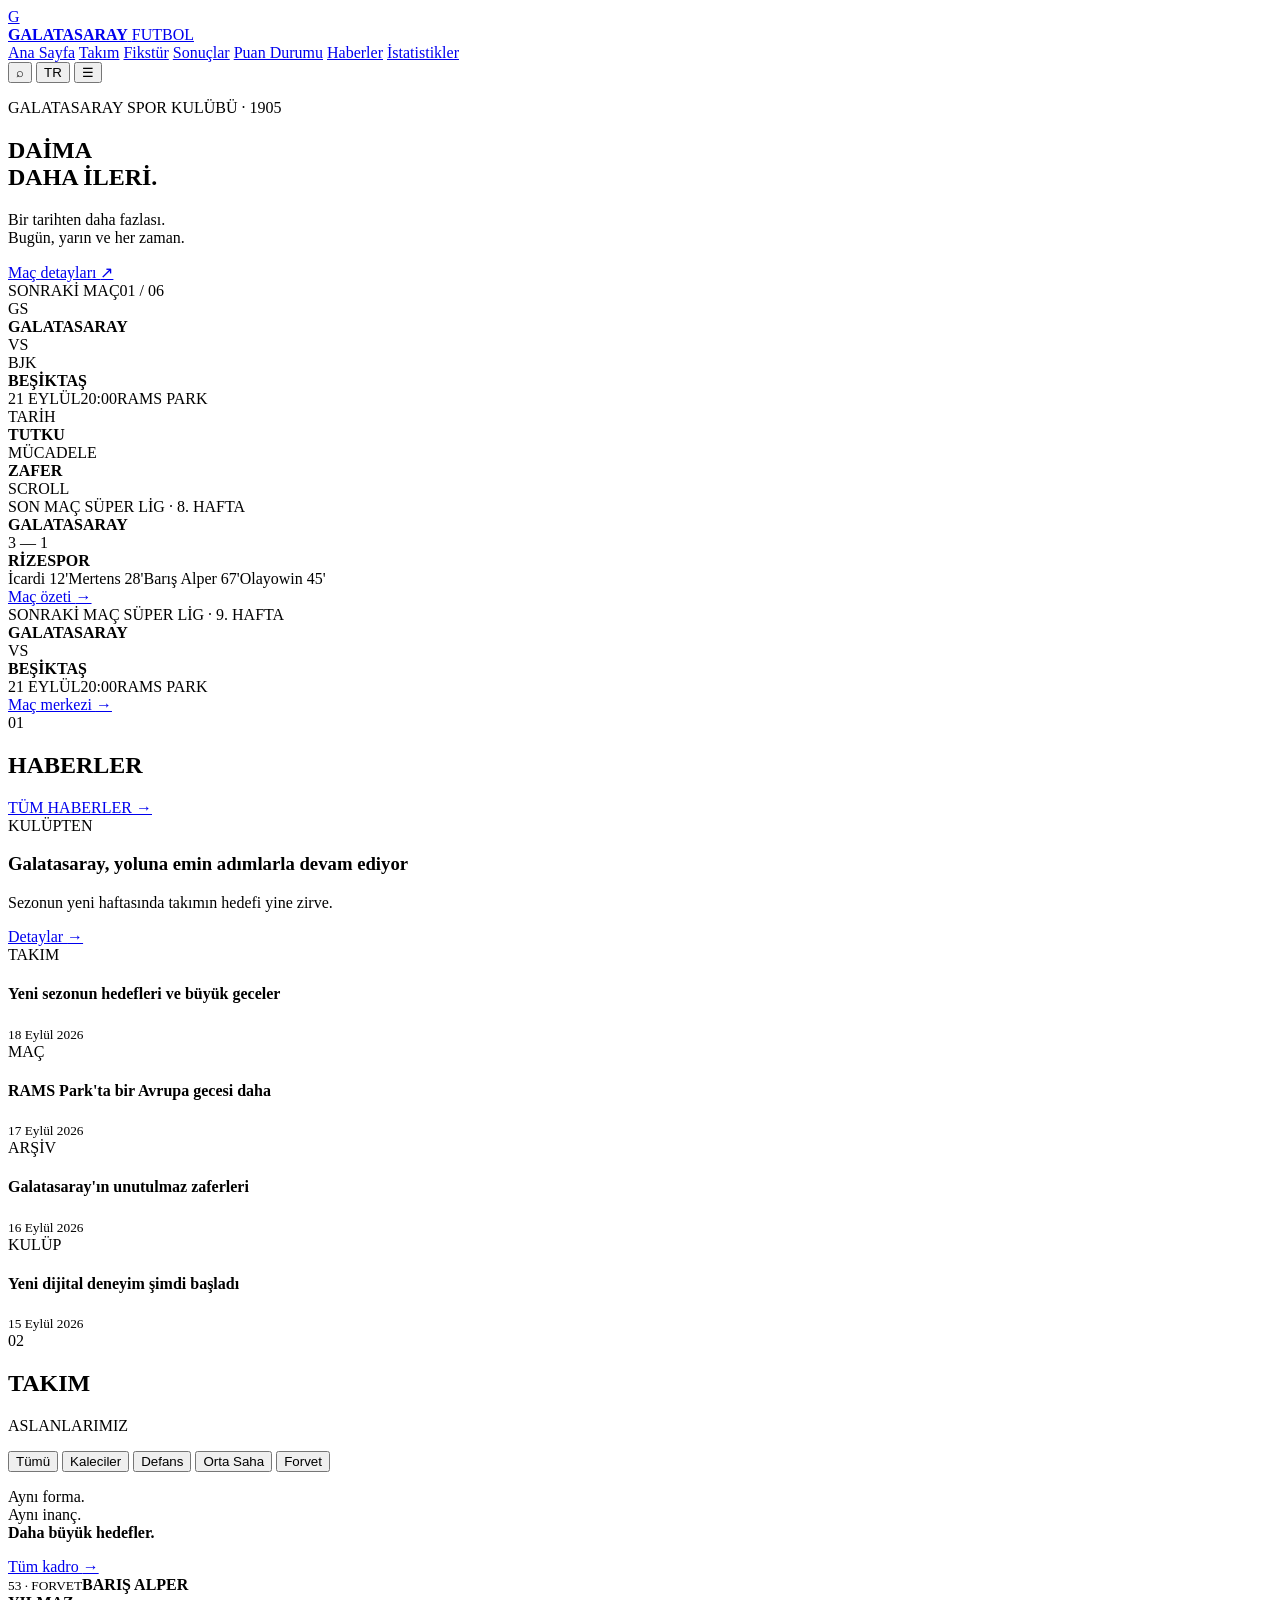
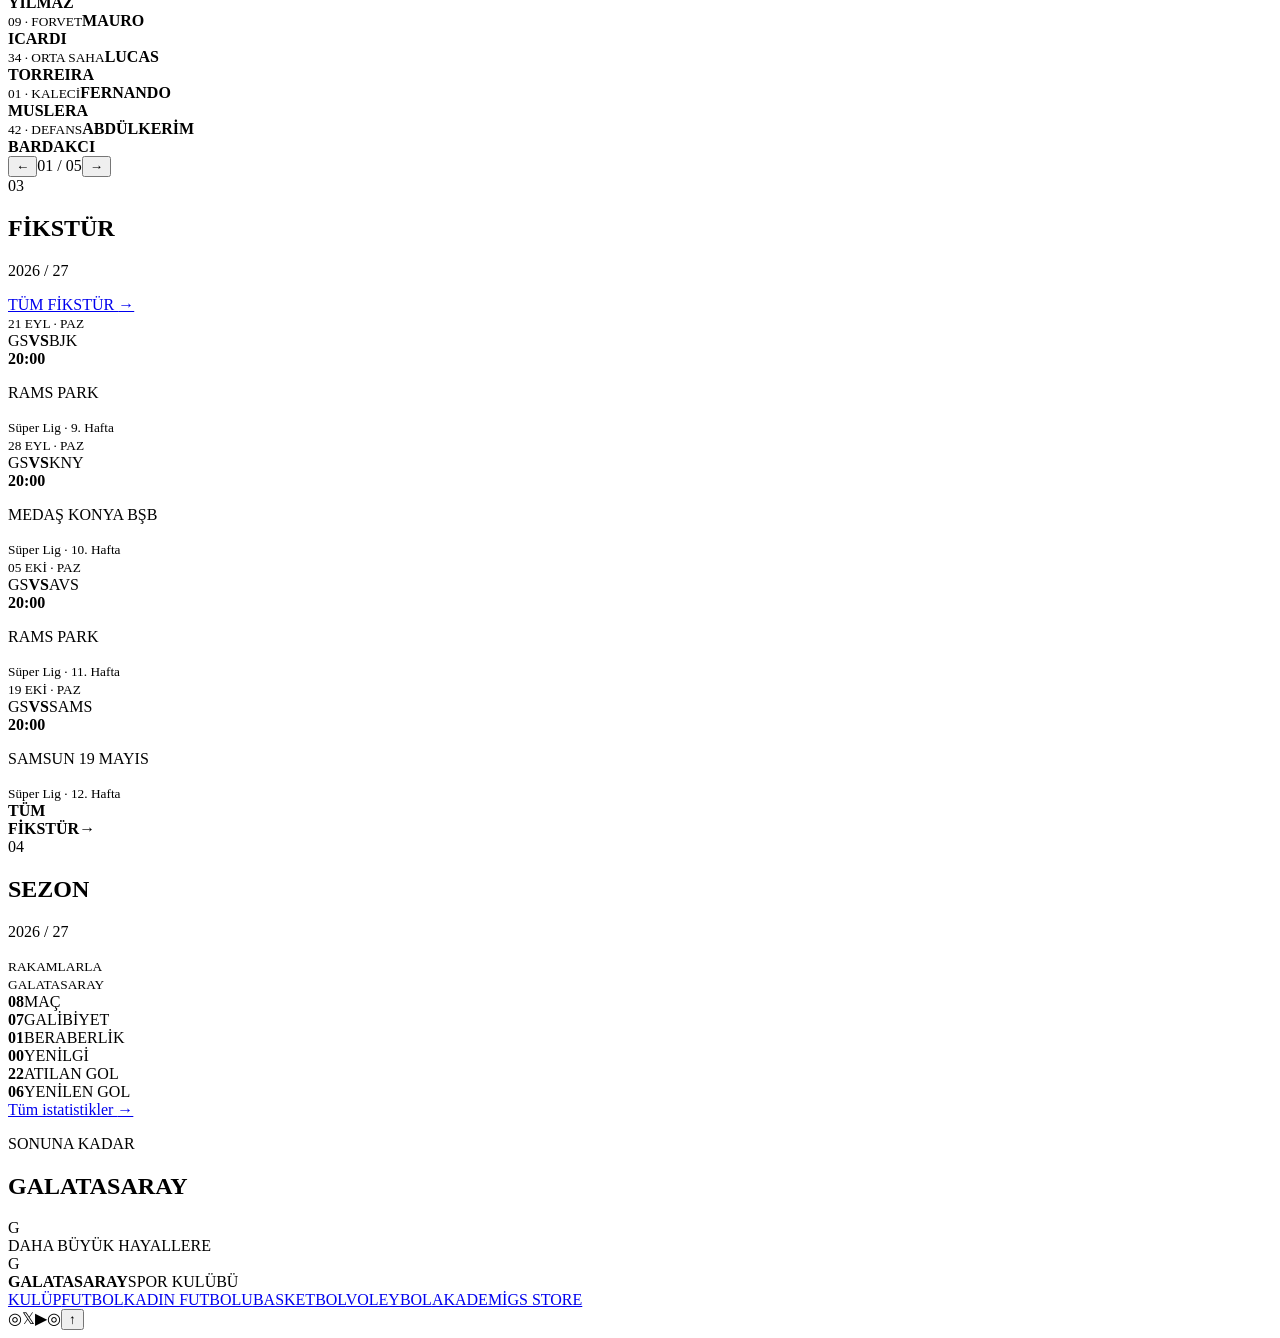
==== index.html @ c8b59405 "Rename index[1].html to index.html" ====
<!DOCTYPE html>
<html lang="tr">
<head>
  <meta charset="UTF-8" />
  <meta name="viewport" content="width=device-width, initial-scale=1.0" />
  <meta name="description" content="Galatasaray Futbol - modern taraftar deneyimi" />
  <title>Galatasaray Futbol</title>
  <link rel="preconnect" href="https://fonts.googleapis.com">
  <link rel="preconnect" href="https://fonts.gstatic.com" crossorigin>
  <link href="https://fonts.googleapis.com/css2?family=Inter:wght@400;500;600;700;800;900&family=Manrope:wght@400;500;600;700;800&display=swap" rel="stylesheet">
  <link rel="stylesheet" href="styles.css" />
</head>
<body>
  <div class="noise"></div>

  <header class="site-header" id="siteHeader">
    <a class="brand" href="#top" aria-label="Galatasaray Futbol ana sayfa">
      <div class="crest-mini">G</div>
      <div class="brand-copy">
        <strong>GALATASARAY</strong>
        <span>FUTBOL</span>
      </div>
    </a>

    <nav class="main-nav" aria-label="Ana menü">
      <a class="active" href="#top">Ana Sayfa</a>
      <a href="#team">Takım</a>
      <a href="#fixtures">Fikstür</a>
      <a href="#results">Sonuçlar</a>
      <a href="#table">Puan Durumu</a>
      <a href="#news">Haberler</a>
      <a href="#stats">İstatistikler</a>
    </nav>

    <div class="header-actions">
      <button class="icon-btn" aria-label="Ara">⌕</button>
      <button class="icon-btn" aria-label="Dil">TR</button>
      <button class="icon-btn menu-btn" aria-label="Menüyü aç">☰</button>
    </div>
  </header>

  <main id="top">
    <section class="hero section-reveal">
      <div class="hero-art" aria-hidden="true">
        <div class="hero-glow glow-1"></div>
        <div class="hero-glow glow-2"></div>
        <div class="hero-lines"></div>
        <div class="hero-orb"></div>
      </div>

      <div class="hero-copy">
        <p class="eyebrow">GALATASARAY SPOR KULÜBÜ · 1905</p>
        <h1>DAİMA<br><span>DAHA İLERİ.</span></h1>
        <p class="hero-sub">Bir tarihten daha fazlası.<br />Bugün, yarın ve her zaman.</p>
        <a class="gold-btn" href="#next-match">Maç detayları <span>↗</span></a>
      </div>

      <div class="hero-match glass-card" id="next-match">
        <div class="match-meta"><span>SONRAKİ MAÇ</span><span>01 / 06</span></div>
        <div class="teams">
          <div class="team">
            <div class="crest">GS</div>
            <strong>GALATASARAY</strong>
          </div>
          <div class="vs">VS</div>
          <div class="team">
            <div class="crest opponent">BJK</div>
            <strong>BEŞİKTAŞ</strong>
          </div>
        </div>
        <div class="match-details"><span>21 EYLÜL</span><span>20:00</span><span>RAMS PARK</span></div>
      </div>

      <div class="hero-side-note">TARİH<br /><strong>TUTKU</strong><br />MÜCADELE<br /><strong>ZAFER</strong></div>
      <div class="scroll-cue"><span>SCROLL</span><i></i></div>
    </section>

    <section class="match-strip section-reveal" id="results">
      <div class="result-panel">
        <div class="panel-kicker">SON MAÇ <span>SÜPER LİG · 8. HAFTA</span></div>
        <div class="score-row"><strong>GALATASARAY</strong><div class="score">3 <span>—</span> 1</div><strong>RİZESPOR</strong></div>
        <div class="scorers"><span>İcardi 12'</span><span>Mertens 28'</span><span>Barış Alper 67'</span><span>Olayowin 45'</span></div>
        <a href="#" class="outline-btn">Maç özeti <span>→</span></a>
      </div>
      <div class="result-panel next">
        <div class="panel-kicker">SONRAKİ MAÇ <span>SÜPER LİG · 9. HAFTA</span></div>
        <div class="score-row compact"><strong>GALATASARAY</strong><div class="score">VS</div><strong>BEŞİKTAŞ</strong></div>
        <div class="match-details"><span>21 EYLÜL</span><span>20:00</span><span>RAMS PARK</span></div>
        <a href="#fixtures" class="outline-btn">Maç merkezi <span>→</span></a>
      </div>
    </section>

    <section class="content-section news-section section-reveal" id="news">
      <div class="section-heading">
        <div><span class="section-index">01</span><h2>HABERLER</h2></div>
        <a href="#" class="text-link">TÜM HABERLER <span>→</span></a>
      </div>

      <div class="news-layout">
        <article class="featured-news">
          <div class="fake-photo photo-football"></div>
          <div class="news-tag">KULÜPTEN</div>
          <h3>Galatasaray, yoluna emin adımlarla devam ediyor</h3>
          <p>Sezonun yeni haftasında takımın hedefi yine zirve.</p>
          <a href="#" class="outline-btn">Detaylar <span>→</span></a>
        </article>
        <div class="news-list">
          <article class="news-item"><div class="thumb thumb-1"></div><div><span>TAKIM</span><h4>Yeni sezonun hedefleri ve büyük geceler</h4><small>18 Eylül 2026</small></div></article>
          <article class="news-item"><div class="thumb thumb-2"></div><div><span>MAÇ</span><h4>RAMS Park'ta bir Avrupa gecesi daha</h4><small>17 Eylül 2026</small></div></article>
          <article class="news-item"><div class="thumb thumb-3"></div><div><span>ARŞİV</span><h4>Galatasaray'ın unutulmaz zaferleri</h4><small>16 Eylül 2026</small></div></article>
          <article class="news-item"><div class="thumb thumb-4"></div><div><span>KULÜP</span><h4>Yeni dijital deneyim şimdi başladı</h4><small>15 Eylül 2026</small></div></article>
        </div>
      </div>
    </section>

    <section class="content-section team-section section-reveal" id="team">
      <div class="section-heading">
        <div><span class="section-index">02</span><h2>TAKIM</h2><p>ASLANLARIMIZ</p></div>
        <div class="role-tabs" role="tablist">
          <button class="role-tab active" data-role="all">Tümü</button>
          <button class="role-tab" data-role="kaleciler">Kaleciler</button>
          <button class="role-tab" data-role="defans">Defans</button>
          <button class="role-tab" data-role="orta">Orta Saha</button>
          <button class="role-tab" data-role="forvet">Forvet</button>
        </div>
      </div>

      <div class="team-stage">
        <div class="team-copy">
          <p>Aynı forma.<br />Aynı inanç.<br /><strong>Daha büyük hedefler.</strong></p>
          <a href="#" class="outline-btn">Tüm kadro <span>→</span></a>
        </div>
        <div class="player-carousel" id="playerCarousel">
          <article class="player-card featured" data-role="forvet"><div class="player-silhouette p1"></div><div class="player-info"><small>53 · FORVET</small><strong>BARIŞ ALPER<br />YILMAZ</strong></div></article>
          <article class="player-card" data-role="forvet"><div class="player-silhouette p2"></div><div class="player-info"><small>09 · FORVET</small><strong>MAURO<br />ICARDI</strong></div></article>
          <article class="player-card" data-role="orta"><div class="player-silhouette p3"></div><div class="player-info"><small>34 · ORTA SAHA</small><strong>LUCAS<br />TORREIRA</strong></div></article>
          <article class="player-card" data-role="kaleciler"><div class="player-silhouette p4"></div><div class="player-info"><small>01 · KALECİ</small><strong>FERNANDO<br />MUSLERA</strong></div></article>
          <article class="player-card" data-role="defans"><div class="player-silhouette p5"></div><div class="player-info"><small>42 · DEFANS</small><strong>ABDÜLKERİM<br />BARDAKCI</strong></div></article>
        </div>
        <div class="carousel-controls"><button id="prevPlayer">←</button><span id="playerCount">01 / 05</span><button id="nextPlayer">→</button></div>
      </div>
    </section>

    <section class="content-section fixture-section section-reveal" id="fixtures">
      <div class="section-heading">
        <div><span class="section-index">03</span><h2>FİKSTÜR</h2><p>2026 / 27</p></div>
        <a href="#" class="text-link">TÜM FİKSTÜR <span>→</span></a>
      </div>
      <div class="fixture-track">
        <article class="fixture-card active"><small>21 EYL · PAZ</small><div class="fixture-teams"><span>GS</span><b>VS</b><span>BJK</span></div><strong>20:00</strong><p>RAMS PARK</p><small>Süper Lig · 9. Hafta</small></article>
        <article class="fixture-card"><small>28 EYL · PAZ</small><div class="fixture-teams"><span>GS</span><b>VS</b><span>KNY</span></div><strong>20:00</strong><p>MEDAŞ KONYA BŞB</p><small>Süper Lig · 10. Hafta</small></article>
        <article class="fixture-card"><small>05 EKİ · PAZ</small><div class="fixture-teams"><span>GS</span><b>VS</b><span>AVS</span></div><strong>20:00</strong><p>RAMS PARK</p><small>Süper Lig · 11. Hafta</small></article>
        <article class="fixture-card"><small>19 EKİ · PAZ</small><div class="fixture-teams"><span>GS</span><b>VS</b><span>SAMS</span></div><strong>20:00</strong><p>SAMSUN 19 MAYIS</p><small>Süper Lig · 12. Hafta</small></article>
        <article class="fixture-card all-fixtures"><b>TÜM<br />FİKSTÜR</b><span>→</span></article>
      </div>
    </section>

    <section class="content-section season-section section-reveal" id="stats">
      <div class="season-copy"><span class="section-index">04</span><h2>SEZON</h2><p>2026 / 27</p><small>RAKAMLARLA<br />GALATASARAY</small></div>
      <div class="season-stats">
        <div><strong>08</strong><span>MAÇ</span></div>
        <div><strong>07</strong><span>GALİBİYET</span></div>
        <div><strong>01</strong><span>BERABERLİK</span></div>
        <div><strong>00</strong><span>YENİLGİ</span></div>
        <div><strong>22</strong><span>ATILAN GOL</span></div>
        <div><strong>06</strong><span>YENİLEN GOL</span></div>
      </div>
      <a href="#table" class="outline-btn">Tüm istatistikler <span>→</span></a>
    </section>

    <section class="stadium-section section-reveal" id="table">
      <div class="stadium-overlay"></div>
      <div class="stadium-content"><p>SONUNA KADAR</p><h2>GALATASARAY</h2><div class="crest-large">G</div><span>DAHA BÜYÜK HAYALLERE</span></div>
    </section>
  </main>

  <footer class="site-footer">
    <div class="brand footer-brand"><div class="crest-mini">G</div><div class="brand-copy"><strong>GALATASARAY</strong><span>SPOR KULÜBÜ</span></div></div>
    <div class="footer-links"><a href="#">KULÜP</a><a href="#">FUTBOL</a><a href="#">KADIN FUTBOLU</a><a href="#">BASKETBOL</a><a href="#">VOLEYBOL</a><a href="#">AKADEMİ</a><a href="#">GS STORE</a></div>
    <div class="socials"><span>◎</span><span>𝕏</span><span>▶</span><span>◎</span><button id="backTop" aria-label="Başa dön">↑</button></div>
  </footer>

  <script src="script.js"></script>
</body>
</html>
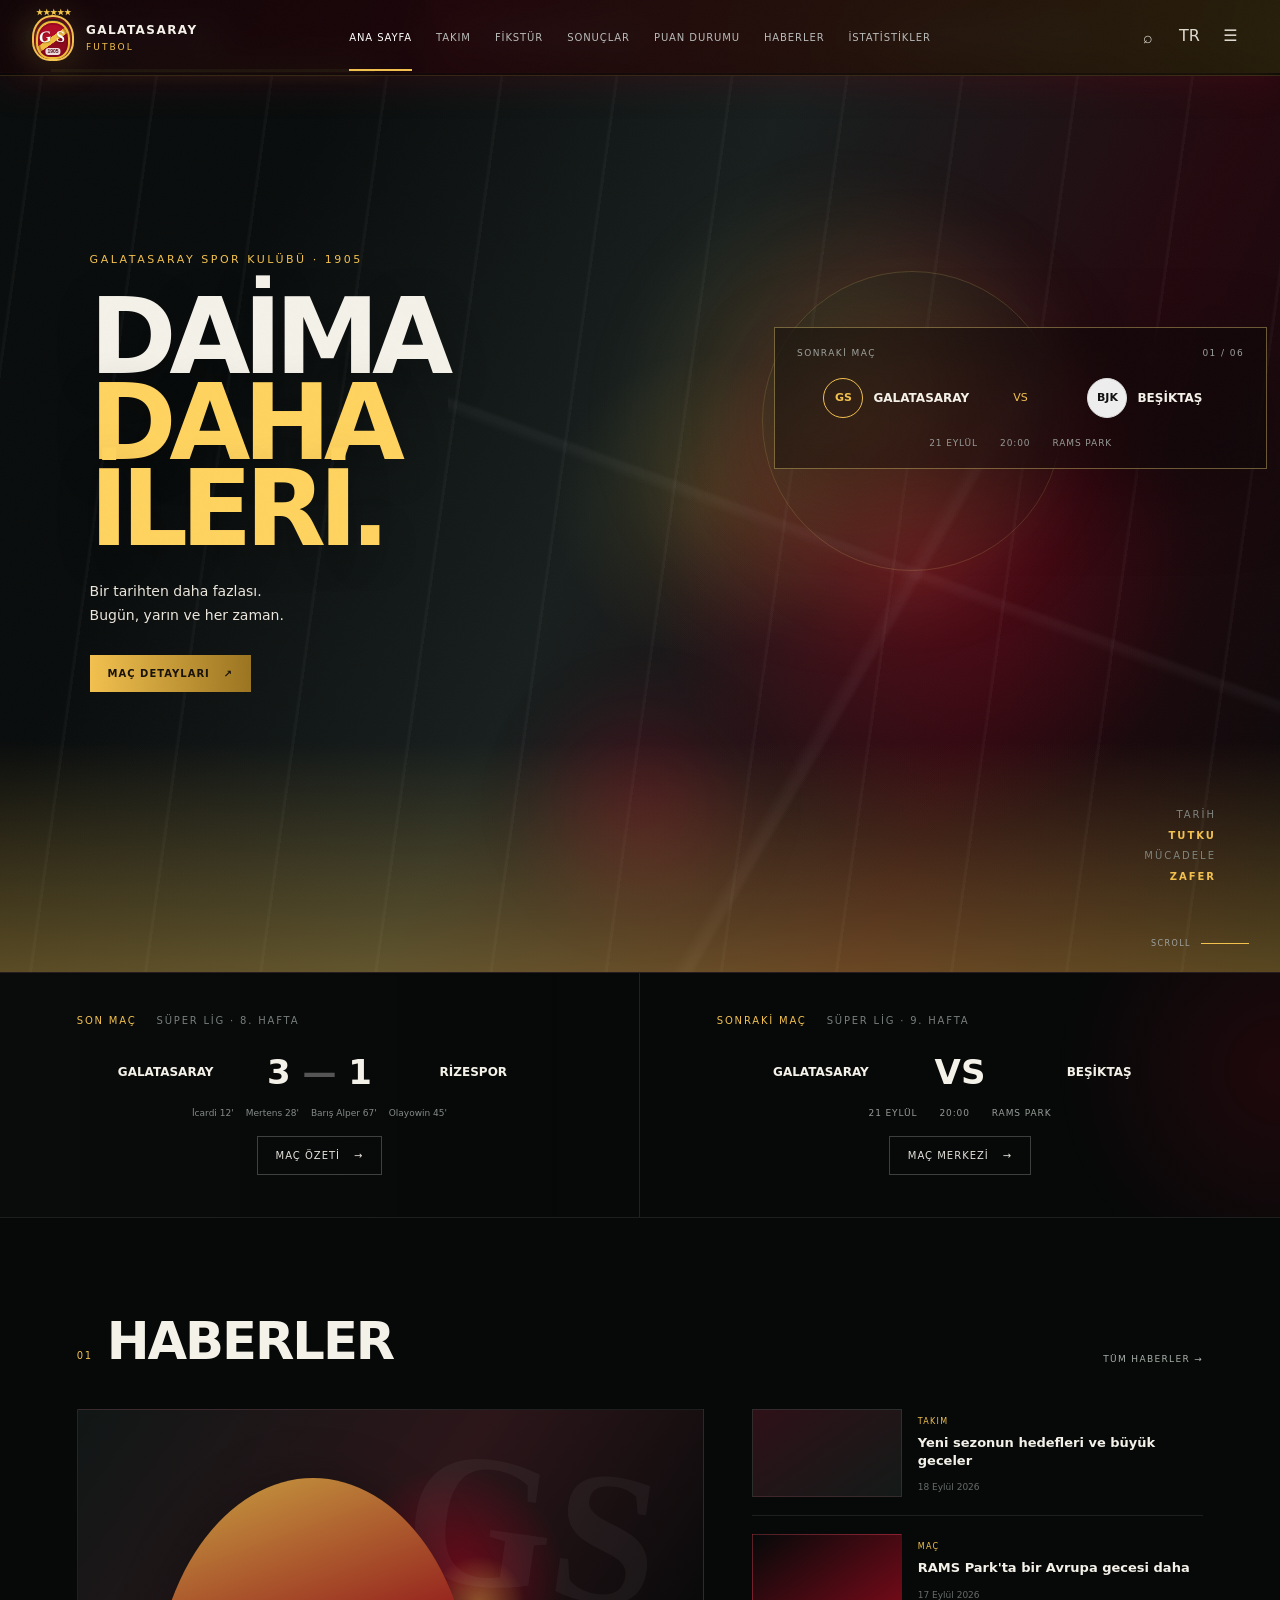
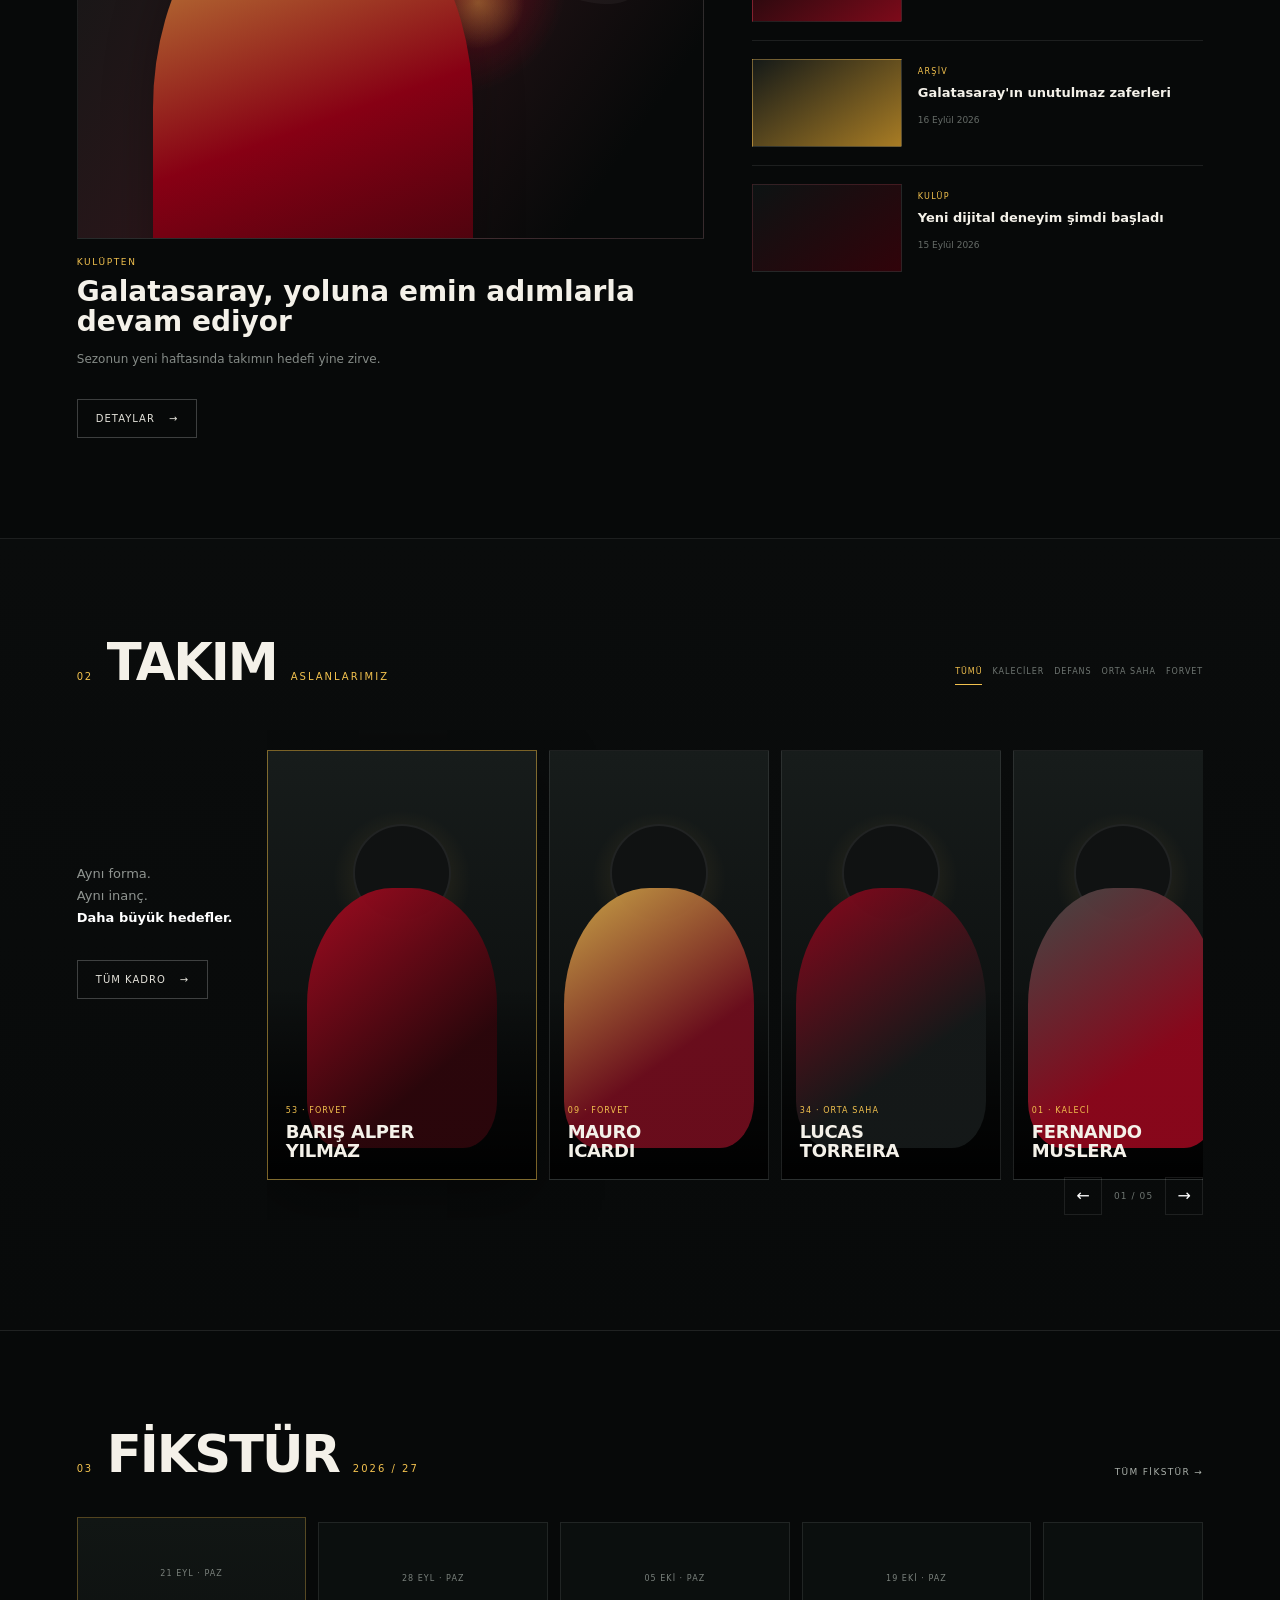
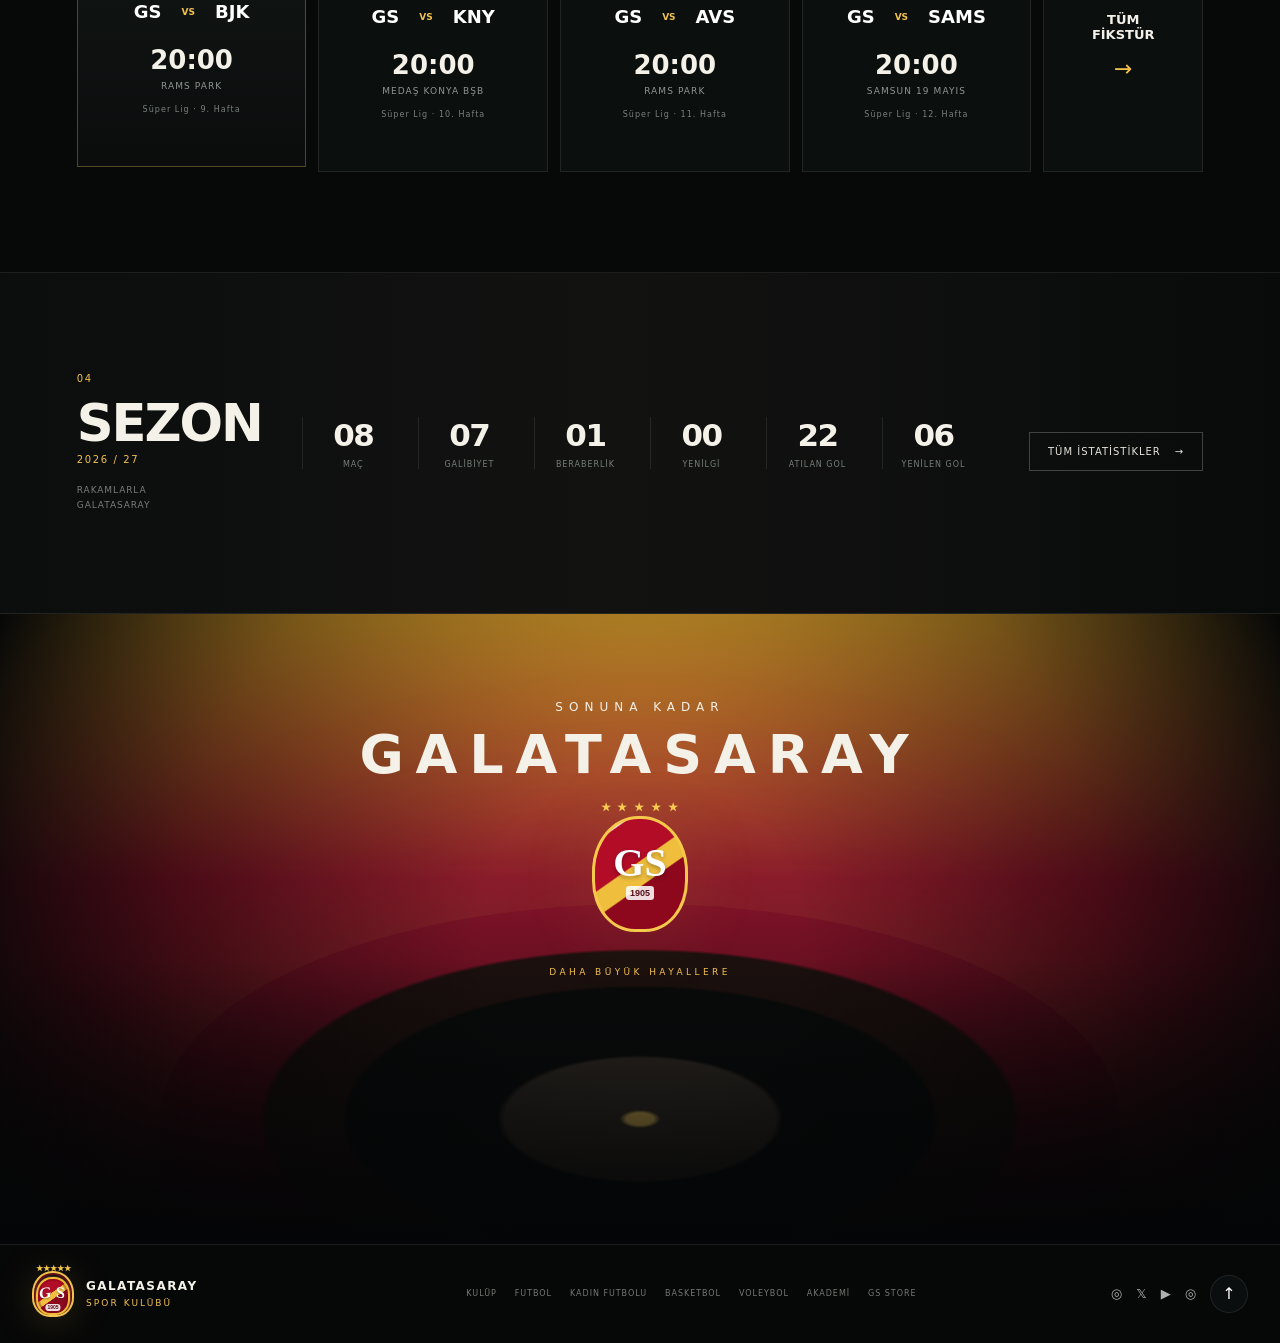
==== commit ce452e3c: "Rename index[1].html to index.html" ====
--- a/index.html
+++ b/index.html
@@ -15,7 +15,10 @@
 
   <header class="site-header" id="siteHeader">
     <a class="brand" href="#top" aria-label="Galatasaray Futbol ana sayfa">
-      <div class="crest-mini">G</div>
+      <div class="crest-mini" aria-hidden="true">
+        <div class="crest-stars"><span>★</span><span>★</span><span>★</span><span>★</span><span>★</span></div>
+        <div class="crest-mark"><b>G</b><em>S</em><small>1905</small></div>
+      </div>
       <div class="brand-copy">
         <strong>GALATASARAY</strong>
         <span>FUTBOL</span>
@@ -33,14 +36,37 @@
     </nav>
 
     <div class="header-actions">
-      <button class="icon-btn" aria-label="Ara">⌕</button>
+      <div class="search-wrap" id="searchWrap">
+        <button class="icon-btn search-trigger" id="searchTrigger" aria-label="Ara" aria-expanded="false">⌕</button>
+        <input id="siteSearch" type="search" placeholder="konsantrasyon27" aria-label="Site içinde ara" autocomplete="off" />
+      </div>
       <button class="icon-btn" aria-label="Dil">TR</button>
       <button class="icon-btn menu-btn" aria-label="Menüyü aç">☰</button>
     </div>
   </header>
 
+  <div class="football-nav" aria-label="Futbol bölümleri">
+    <a class="football-nav-item active" href="erkek-futbol.html">
+      <span class="nav-icon ball-icon">⚽</span>
+      <span>Erkek Futbol Takımı</span>
+      <span class="nav-arrow">↗</span>
+    </a>
+    <a class="football-nav-item" href="kadin-futbol.html">
+      <span class="nav-icon">♀</span>
+      <span>Kadın Futbol Takımı</span>
+      <span class="nav-arrow">↗</span>
+    </a>
+    <a class="football-nav-item" href="galatasaray-akademisi.html">
+      <span class="nav-icon">⌂</span>
+      <span>Galatasaray Akademisi</span>
+      <span class="nav-arrow">↗</span>
+    </a>
+  </div>
+
   <main id="top">
     <section class="hero section-reveal">
+      <div class="hero-image" aria-hidden="true"></div>
+      <div class="hero-backdrop" aria-hidden="true"></div>
       <div class="hero-art" aria-hidden="true">
         <div class="hero-glow glow-1"></div>
         <div class="hero-glow glow-2"></div>
@@ -59,7 +85,7 @@
         <div class="match-meta"><span>SONRAKİ MAÇ</span><span>01 / 06</span></div>
         <div class="teams">
           <div class="team">
-            <div class="crest">GS</div>
+            <div class="crest small-crest">GS</div>
             <strong>GALATASARAY</strong>
           </div>
           <div class="vs">VS</div>
@@ -170,13 +196,13 @@
 
     <section class="stadium-section section-reveal" id="table">
       <div class="stadium-overlay"></div>
-      <div class="stadium-content"><p>SONUNA KADAR</p><h2>GALATASARAY</h2><div class="crest-large">G</div><span>DAHA BÜYÜK HAYALLERE</span></div>
+      <div class="stadium-content"><p>SONUNA KADAR</p><h2>GALATASARAY</h2><div class="crest-large"><div class="large-stars">★ ★ ★ ★ ★</div><strong>GS</strong><small>1905</small></div><span>DAHA BÜYÜK HAYALLERE</span></div>
     </section>
   </main>
 
   <footer class="site-footer">
-    <div class="brand footer-brand"><div class="crest-mini">G</div><div class="brand-copy"><strong>GALATASARAY</strong><span>SPOR KULÜBÜ</span></div></div>
-    <div class="footer-links"><a href="#">KULÜP</a><a href="#">FUTBOL</a><a href="#">KADIN FUTBOLU</a><a href="#">BASKETBOL</a><a href="#">VOLEYBOL</a><a href="#">AKADEMİ</a><a href="#">GS STORE</a></div>
+    <div class="brand footer-brand"><div class="crest-mini" aria-hidden="true"><div class="crest-stars"><span>★</span><span>★</span><span>★</span><span>★</span><span>★</span></div><div class="crest-mark"><b>G</b><em>S</em><small>1905</small></div></div><div class="brand-copy"><strong>GALATASARAY</strong><span>SPOR KULÜBÜ</span></div></div>
+    <div class="footer-links"><a href="#">KULÜP</a><a href="#">FUTBOL</a><a href="kadin-futbol.html">KADIN FUTBOLU</a><a href="#">BASKETBOL</a><a href="#">VOLEYBOL</a><a href="galatasaray-akademisi.html">AKADEMİ</a><a href="#">GS STORE</a></div>
     <div class="socials"><span>◎</span><span>𝕏</span><span>▶</span><span>◎</span><button id="backTop" aria-label="Başa dön">↑</button></div>
   </footer>
 
--- a/styles.css
+++ b/styles.css
@@ -0,0 +1,198 @@
+:root{
+  --bg:#070909; --panel:#0d1111; --panel-2:#111615; --text:#f4f1e9; --muted:#8d9290;
+  --red:#a90820; --red-deep:#5d0714; --gold:#d9ab42; --gold-soft:#f0c968;
+  --line:rgba(255,255,255,.09); --max:1400px;
+}
+*{box-sizing:border-box}html{scroll-behavior:smooth}body{margin:0;background:var(--bg);color:var(--text);font-family:Inter,system-ui,sans-serif;overflow-x:hidden}
+body:before{content:"";position:fixed;inset:0;pointer-events:none;background:radial-gradient(circle at 75% 0%,rgba(169,8,32,.12),transparent 32%),radial-gradient(circle at 0% 55%,rgba(217,171,66,.05),transparent 28%);z-index:-2}
+.noise{position:fixed;inset:0;opacity:.04;pointer-events:none;z-index:100;background-image:url("data:image/svg+xml,%3Csvg xmlns='http://www.w3.org/2000/svg' width='180' height='180' viewBox='0 0 180 180'%3E%3Cfilter id='n'%3E%3CfeTurbulence type='fractalNoise' baseFrequency='.9' numOctaves='4' stitchTiles='stitch'/%3E%3C/filter%3E%3Crect width='100%25' height='100%25' filter='url(%23n)' opacity='.45'/%3E%3C/svg%3E")}
+a{color:inherit;text-decoration:none}button{font:inherit}
+.site-header{position:fixed;z-index:20;top:0;left:0;right:0;height:76px;padding:0 32px;display:flex;align-items:center;justify-content:space-between;background:rgba(6,8,8,.72);backdrop-filter:blur(18px);border-bottom:1px solid var(--line);transition:.35s}
+.site-header.scrolled{background:rgba(6,8,8,.9);height:68px}.brand{display:flex;align-items:center;gap:12px;min-width:220px}.crest-mini{width:38px;height:46px;border:2px solid var(--gold);border-radius:48% 48% 42% 42%;display:grid;place-items:center;color:var(--gold);font-weight:900;font-family:Georgia,serif;font-size:22px;box-shadow:inset 0 0 0 2px rgba(169,8,32,.55)}.brand-copy{display:flex;flex-direction:column;line-height:1}.brand-copy strong{font-size:12px;letter-spacing:.12em}.brand-copy span{font-size:9px;color:var(--gold);letter-spacing:.23em;margin-top:7px}
+.main-nav{display:flex;gap:24px;font-size:10px;text-transform:uppercase;letter-spacing:.09em;color:#b9bcba}.main-nav a{position:relative;padding:28px 0;transition:.2s}.main-nav a:hover,.main-nav a.active{color:#fff}.main-nav a.active:after{content:"";position:absolute;bottom:0;left:0;right:0;height:2px;background:var(--gold)}.header-actions{display:flex;gap:8px;min-width:220px;justify-content:flex-end}.icon-btn{width:35px;height:35px;border:0;background:transparent;color:#dedad0;cursor:pointer;border-radius:50%}.icon-btn:hover{background:rgba(255,255,255,.06)}
+.hero{min-height:100vh;position:relative;display:flex;align-items:center;padding:140px 6vw 90px;overflow:hidden;border-bottom:1px solid var(--line)}.hero:after{content:"";position:absolute;inset:0;background:linear-gradient(90deg,#050606 7%,rgba(5,6,6,.82) 30%,rgba(5,6,6,.25) 62%,rgba(5,6,6,.86) 100%),linear-gradient(0deg,#070909 0%,transparent 20%,transparent 80%,#070909 100%);z-index:1}.hero-art{position:absolute;inset:0;background:radial-gradient(circle at 72% 55%,rgba(180,13,38,.35),transparent 26%),radial-gradient(circle at 55% 48%,rgba(205,170,55,.14),transparent 18%),linear-gradient(115deg,#0a0d0d 20%,#181f1e 47%,#24090f 75%,#0a0a0a);overflow:hidden}.hero-art:before{content:"";position:absolute;inset:-10%;background:repeating-linear-gradient(105deg,transparent 0 110px,rgba(255,255,255,.03) 112px 114px);transform:rotate(-7deg)}.hero-glow{position:absolute;filter:blur(25px);border-radius:50%}.glow-1{width:500px;height:500px;right:14%;top:10%;background:rgba(177,13,34,.22)}.glow-2{width:280px;height:280px;right:39%;bottom:3%;background:rgba(229,183,76,.13)}.hero-orb{position:absolute;width:300px;height:300px;right:17%;top:22%;border-radius:50%;border:1px solid rgba(241,203,113,.18);box-shadow:0 0 100px rgba(199,23,50,.12)}.hero-lines{position:absolute;right:0;bottom:0;width:65%;height:65%;background:linear-gradient(120deg,transparent 0 48%,rgba(255,255,255,.04) 49% 49.5%,transparent 50% 100%),linear-gradient(20deg,transparent 0 63%,rgba(255,255,255,.035) 64% 64.5%,transparent 65% 100%)}
+.hero-copy{position:relative;z-index:2;max-width:610px}.eyebrow{font-size:11px;letter-spacing:.23em;color:var(--gold);margin:0 0 28px}.hero h1{font-size:clamp(66px,8.5vw,136px);line-height:.82;margin:0;font-weight:900;letter-spacing:-.06em}.hero h1 span{color:var(--gold-soft)}.hero-sub{font-size:14px;line-height:1.65;color:#bdc1bd;margin:28px 0}.gold-btn,.outline-btn{display:inline-flex;align-items:center;gap:14px;padding:13px 18px;border:1px solid rgba(218,174,67,.65);text-transform:uppercase;letter-spacing:.1em;font-size:10px;transition:.25s}.gold-btn{background:linear-gradient(90deg,var(--gold),#9b7421);color:#17120a;border:0;font-weight:800}.gold-btn:hover,.outline-btn:hover{transform:translateY(-2px);filter:brightness(1.1)}.hero-match{position:absolute;z-index:3;left:6vw;bottom:75px;width:min(510px,45vw);padding:20px 22px}.glass-card{border:1px solid rgba(255,255,255,.12);background:rgba(10,13,13,.6);backdrop-filter:blur(18px);box-shadow:0 20px 60px rgba(0,0,0,.25)}.match-meta{display:flex;justify-content:space-between;font-size:9px;letter-spacing:.16em;color:#9ea29e}.teams{display:grid;grid-template-columns:1fr 50px 1fr;align-items:center;text-align:center;margin:20px 0}.team{display:flex;align-items:center;justify-content:center;gap:10px;font-size:12px}.crest{width:40px;height:40px;border-radius:50%;border:1px solid var(--gold);display:grid;place-items:center;color:var(--gold);font-size:11px;font-weight:800}.crest.opponent{border-color:#ddd;background:#eee;color:#111}.vs{font-size:11px;color:var(--gold)}.match-details{display:flex;justify-content:center;gap:22px;font-size:9px;letter-spacing:.1em;color:#969b97}.hero-side-note{position:absolute;right:5vw;bottom:85px;z-index:2;text-align:right;font-size:10px;line-height:2.05;letter-spacing:.2em;color:#7e837e}.hero-side-note strong{color:var(--gold)}.scroll-cue{position:absolute;right:31px;bottom:24px;z-index:3;display:flex;align-items:center;gap:10px;font-size:8px;letter-spacing:.18em;color:#9da29f}.scroll-cue i{width:48px;height:1px;background:var(--gold);display:block}
+.match-strip{display:grid;grid-template-columns:1fr 1fr;border-bottom:1px solid var(--line)}.result-panel{padding:42px 6vw;position:relative;min-height:220px;border-right:1px solid var(--line);background:linear-gradient(90deg,rgba(255,255,255,.015),transparent)}.result-panel.next{border-right:0;background:radial-gradient(circle at 100% 40%,rgba(169,8,32,.15),transparent 34%)}.panel-kicker{font-size:10px;letter-spacing:.18em;color:var(--gold)}.panel-kicker span{color:#777e7b;margin-left:15px}.score-row{display:grid;grid-template-columns:1fr 130px 1fr;align-items:center;margin:26px 0 16px;text-align:center}.score-row strong{font-size:12px}.score{font-size:34px;font-weight:800}.score span{color:#555}.score-row.compact{grid-template-columns:1fr 70px 1fr}.scorers{display:flex;gap:12px;flex-wrap:wrap;justify-content:center;color:#858b87;font-size:9px}.outline-btn{color:#e4e2da;border-color:rgba(255,255,255,.22);margin-top:18px}.result-panel>.outline-btn{display:flex;width:max-content;margin-inline:auto}
+.content-section{padding:100px 6vw;border-bottom:1px solid var(--line);max-width:1600px;margin:auto}.section-heading{display:flex;align-items:end;justify-content:space-between;margin-bottom:45px}.section-heading>div:first-child{display:flex;align-items:baseline;gap:14px;flex-wrap:wrap}.section-index{font-size:10px;color:var(--gold);letter-spacing:.16em}.section-heading h2,.season-copy h2{font-size:clamp(34px,4vw,58px);margin:0;line-height:.9;letter-spacing:-.04em}.section-heading p{margin:0;color:var(--gold);font-size:10px;letter-spacing:.2em}.text-link{font-size:9px;letter-spacing:.15em;color:#aab0aa}.news-layout{display:grid;grid-template-columns:1.25fr .9fr;gap:48px}.featured-news{position:relative}.fake-photo{height:430px;border:1px solid var(--line);background:radial-gradient(circle at 64% 45%,rgba(219,177,70,.45),transparent 10%),radial-gradient(circle at 60% 40%,rgba(160,5,30,.62),transparent 25%),linear-gradient(125deg,#111716,#2c161a 45%,#070909 85%);position:relative;overflow:hidden}.fake-photo:before{content:"GS";position:absolute;right:7%;top:2%;font-size:190px;font-family:Georgia,serif;font-weight:900;color:rgba(255,255,255,.045);transform:rotate(8deg)}.fake-photo:after{content:"";position:absolute;left:12%;bottom:-100px;width:320px;height:460px;border-radius:50% 50% 0 0;background:linear-gradient(160deg,#caa342,#870014 53%,#30050b);filter:drop-shadow(0 0 24px rgba(0,0,0,.3))}.news-tag{color:var(--gold);font-size:9px;letter-spacing:.18em;margin-top:18px}.featured-news h3{font-size:28px;line-height:1.08;margin:10px 0}.featured-news p{color:#858b87;font-size:12px;line-height:1.6}.news-list{display:flex;flex-direction:column}.news-item{display:grid;grid-template-columns:150px 1fr;gap:16px;padding:0 0 18px;margin:0 0 18px;border-bottom:1px solid var(--line)}.news-item:last-child{border-bottom:0}.thumb{height:88px;border:1px solid var(--line);background:linear-gradient(145deg,#2e1118,#141a18)}.thumb-2{background:linear-gradient(145deg,#060909,#7d0a1a)}.thumb-3{background:linear-gradient(145deg,#151a18,#a87c24)}.thumb-4{background:linear-gradient(145deg,#0d1313,#31030a)}.news-item span{font-size:8px;color:var(--gold);letter-spacing:.16em}.news-item h4{font-size:13px;line-height:1.35;margin:6px 0}.news-item small{font-size:9px;color:#676d69}
+.team-section{max-width:none;background:linear-gradient(180deg,#0a0c0c,#080a0a)}.role-tabs{display:flex;gap:10px;flex-wrap:wrap}.role-tab{border:0;background:none;color:#6f7672;text-transform:uppercase;font-size:8px;letter-spacing:.12em;padding:8px 0;cursor:pointer}.role-tab.active{color:var(--gold);border-bottom:1px solid var(--gold)}.team-stage{position:relative;min-height:500px;overflow:hidden}.team-copy{position:absolute;left:0;top:120px;width:180px;z-index:3}.team-copy p{font-size:13px;line-height:1.7;color:#8f9490}.team-copy strong{color:#fff}.player-carousel{margin-left:190px;display:flex;gap:12px;overflow:hidden;transition:transform .4s ease;padding:20px 0 40px}.player-card{flex:0 0 220px;height:430px;border:1px solid var(--line);position:relative;overflow:hidden;background:linear-gradient(180deg,#171c1b,#080a0a);transition:.35s}.player-card.featured{border-color:rgba(215,171,64,.55);flex-basis:270px;box-shadow:0 20px 60px rgba(0,0,0,.35)}.player-card.hidden{display:none}.player-silhouette{position:absolute;inset:0;background:radial-gradient(circle at 50% 30%,rgba(217,171,66,.18),transparent 21%),linear-gradient(180deg,transparent 55%,rgba(0,0,0,.94) 100%)}.player-silhouette:before{content:"";position:absolute;left:50%;top:17%;transform:translateX(-50%);width:94px;height:94px;border-radius:50%;background:#101212;border:2px solid rgba(255,255,255,.07)}.player-silhouette:after{content:"";position:absolute;left:50%;top:32%;transform:translateX(-50%);width:190px;height:260px;border-radius:45% 45% 18% 18%;background:linear-gradient(140deg,#a70b21,#2c060b 70%);opacity:.95}.p2:after{background:linear-gradient(145deg,#d2ab49,#6e0d1d 62%)}.p3:after{background:linear-gradient(145deg,#8f061c,#151919 65%)}.p4:after{background:linear-gradient(145deg,#444b48,#8e071c 65%)}.p5:after{background:linear-gradient(145deg,#790716,#1d2523 65%)}.player-info{position:absolute;left:18px;right:18px;bottom:18px;z-index:2}.player-info small{display:block;color:var(--gold);font-size:8px;letter-spacing:.14em;margin-bottom:8px}.player-info strong{font-size:18px;line-height:.98;letter-spacing:-.02em}.carousel-controls{position:absolute;right:0;bottom:15px;display:flex;gap:12px;align-items:center}.carousel-controls button{width:38px;height:38px;border:1px solid var(--line);background:transparent;color:#fff;cursor:pointer}.carousel-controls span{font-size:9px;color:#6f7672;letter-spacing:.12em}
+.fixture-track{display:grid;grid-template-columns:repeat(4,1fr) 160px;gap:12px}.fixture-card{min-height:250px;padding:22px;border:1px solid var(--line);background:#0b0f0e;display:flex;flex-direction:column;align-items:center;justify-content:center;text-align:center;transition:.3s}.fixture-card:hover,.fixture-card.active{transform:translateY(-5px);border-color:rgba(217,171,66,.35);background:linear-gradient(180deg,#111614,#0b0d0d)}.fixture-card small{font-size:8px;letter-spacing:.13em;color:#7a817c}.fixture-teams{display:flex;gap:20px;align-items:center;margin:23px 0}.fixture-teams span{font-size:18px;font-weight:900;color:#fff}.fixture-teams b{font-size:9px;color:var(--gold)}.fixture-card strong{font-size:26px}.fixture-card p{font-size:9px;letter-spacing:.12em;color:#8f9591;margin:6px 0 14px}.all-fixtures{gap:14px;font-size:13px}.all-fixtures span{font-size:22px;color:var(--gold)}
+.season-section{max-width:none;display:grid;grid-template-columns:180px 1fr auto;gap:45px;align-items:center;background:linear-gradient(90deg,#0b0e0d,#121211 48%,#090b0b)}.season-copy{display:flex;flex-direction:column;gap:8px}.season-copy h2{margin-top:8px}.season-copy p{font-size:10px;color:var(--gold);letter-spacing:.16em;margin:0}.season-copy small{font-size:9px;color:#777d79;line-height:1.65;letter-spacing:.1em;margin-top:10px}.season-stats{display:grid;grid-template-columns:repeat(6,1fr);gap:14px}.season-stats div{text-align:center;border-left:1px solid var(--line)}.season-stats strong{display:block;font-size:31px;letter-spacing:-.05em}.season-stats span{display:block;color:#777e7a;font-size:8px;letter-spacing:.12em;margin-top:7px}
+.stadium-section{height:630px;position:relative;overflow:hidden;background:radial-gradient(circle at 50% 65%,rgba(217,171,66,.24),transparent 16%),linear-gradient(180deg,#060807 5%,#0d0c0b 54%,#23110f 100%)}.stadium-section:before{content:"";position:absolute;left:50%;bottom:-90px;transform:translateX(-50%);width:75vw;height:430px;border-radius:50% 50% 12% 12%;background:radial-gradient(ellipse at center,#b59848 0 2%,#2b2621 3% 20%,#090a0a 21% 43%,#1b100e 44% 55%,transparent 56%);filter:blur(.2px);box-shadow:0 -80px 180px rgba(217,171,66,.1)}.stadium-section:after{content:"";position:absolute;inset:auto 0 0;height:45%;background:linear-gradient(transparent,#060707);z-index:1}.stadium-overlay{position:absolute;inset:0;background:radial-gradient(circle at center,transparent 22%,rgba(0,0,0,.45) 65%,#060707 100%)}.stadium-content{position:relative;z-index:2;text-align:center;padding-top:86px}.stadium-content p{font-size:12px;letter-spacing:.5em;margin:0 0 9px}.stadium-content h2{font-size:54px;letter-spacing:.22em;margin:0 0 30px}.crest-large{margin:auto;width:82px;height:100px;border:3px solid var(--gold);border-radius:50% 50% 45% 45%;display:grid;place-items:center;font:900 44px Georgia;color:var(--gold);box-shadow:0 0 80px rgba(217,171,66,.12)}.stadium-content span{display:block;margin-top:35px;color:var(--gold);font-size:9px;letter-spacing:.38em}
+.site-footer{display:flex;align-items:center;justify-content:space-between;gap:20px;padding:26px 32px;border-top:1px solid var(--line);background:#060707}.footer-brand{min-width:240px}.footer-links{display:flex;gap:18px;flex-wrap:wrap;justify-content:center}.footer-links a{font-size:8px;letter-spacing:.12em;color:#737a75}.socials{display:flex;gap:14px;align-items:center;color:#aeb2af}.socials span{font-size:13px}.socials button{width:38px;height:38px;border-radius:50%;border:1px solid var(--line);background:#0b0e0e;color:#fff;cursor:pointer}
+.section-reveal{opacity:0;transform:translateY(35px);transition:opacity .8s ease,transform .8s ease}.section-reveal.visible{opacity:1;transform:none}
+@media(max-width:1050px){.main-nav{display:none}.site-header{padding:0 20px}.brand{min-width:auto}.header-actions{min-width:auto}.hero-match{width:60vw}.news-layout{grid-template-columns:1fr}.season-section{grid-template-columns:1fr}.fixture-track{grid-template-columns:repeat(2,1fr)}.all-fixtures{min-height:180px}.season-stats{gap:8px}.team-copy{position:static;margin-bottom:20px}.player-carousel{margin-left:0}.team-stage{min-height:500px}}
+@media(max-width:700px){.site-header{height:64px}.hero{padding:120px 22px 230px;min-height:820px}.hero h1{font-size:68px}.hero-match{left:22px;right:22px;bottom:34px;width:auto}.hero-side-note{display:none}.scroll-cue{right:18px}.match-strip{grid-template-columns:1fr}.result-panel{border-right:0;border-bottom:1px solid var(--line);padding:32px 22px}.content-section{padding:74px 22px}.section-heading{align-items:flex-start;gap:20px;flex-direction:column}.news-layout{gap:28px}.fake-photo{height:300px}.news-item{grid-template-columns:100px 1fr}.player-card{flex-basis:190px;height:360px}.player-card.featured{flex-basis:220px}.fixture-track{display:flex;overflow:auto;padding-bottom:6px;scroll-snap-type:x mandatory}.fixture-card{flex:0 0 235px;scroll-snap-align:start}.season-stats{grid-template-columns:repeat(3,1fr);row-gap:22px}.season-section>.outline-btn{justify-self:start}.stadium-section{height:520px}.stadium-content{padding-top:72px}.stadium-content h2{font-size:34px}.footer-links{display:none}.site-footer{padding:20px}.footer-brand{min-width:auto}}
+
+/* ---- 2026 visual pass: crest, football hero, search and football switcher ---- */
+:root{
+  --gold:#f2c14e;
+  --gold-2:#ffd66b;
+  --red:#a30c25;
+  --deep-red:#5c0618;
+  --ink:#060708;
+}
+
+.site-header{
+  background:rgba(5,7,7,.84);
+  backdrop-filter:blur(16px);
+  border-bottom:1px solid rgba(242,193,78,.16);
+  z-index:50;
+}
+.site-header.scrolled{background:rgba(5,7,7,.94)}
+
+.crest-mini{
+  position:relative;
+  width:42px;
+  height:46px;
+  flex:0 0 42px;
+  display:grid;
+  place-items:end center;
+  filter:drop-shadow(0 4px 18px rgba(242,193,78,.18));
+}
+.crest-stars{
+  position:absolute;
+  top:-8px;
+  left:50%;
+  transform:translateX(-50%);
+  width:47px;
+  display:flex;
+  justify-content:center;
+  gap:1px;
+  color:#f5c84c;
+  font-size:8px;
+  line-height:1;
+  letter-spacing:-1px;
+}
+.crest-mark{
+  position:relative;
+  width:34px;
+  height:38px;
+  border:2px solid #f0bb35;
+  border-radius:46% 46% 41% 41%;
+  background:linear-gradient(145deg,#fff 0 12%,#b20d26 13% 42%,#f0bd3e 43% 55%,#8c081d 56% 100%);
+  box-shadow:inset 0 0 0 2px rgba(106,6,24,.35),0 0 0 1px rgba(255,255,255,.12);
+  overflow:hidden;
+  display:grid;
+  place-items:center;
+  grid-template-columns:1fr 1fr;
+  color:#fff;
+}
+.crest-mark b,.crest-mark em{font-family:Georgia,serif;font-size:16px;font-style:normal;line-height:1;position:relative;top:-3px;text-shadow:0 1px 1px rgba(0,0,0,.35)}
+.crest-mark b{transform:skewY(-8deg)}
+.crest-mark em{transform:skewY(8deg)}
+.crest-mark small{position:absolute;bottom:2px;left:50%;transform:translateX(-50%);font:700 5px/1 Inter,sans-serif;color:#56101a;background:rgba(255,255,255,.86);padding:1px 2px;border-radius:3px}
+
+.header-actions{gap:6px}
+.search-wrap{display:flex;align-items:center;position:relative;width:40px;height:40px;justify-content:flex-end}
+.search-trigger{position:relative;z-index:2}
+.search-wrap input{
+  position:absolute;
+  right:0;
+  width:0;
+  opacity:0;
+  pointer-events:none;
+  box-sizing:border-box;
+  padding:10px 42px 10px 13px;
+  border:1px solid rgba(242,193,78,.4);
+  border-radius:11px;
+  background:rgba(13,16,16,.94);
+  color:#fff;
+  outline:none;
+  font:500 12px Inter,sans-serif;
+  transition:width .35s ease,opacity .25s ease;
+}
+.search-wrap.open{width:220px}
+.search-wrap.open input{width:220px;opacity:1;pointer-events:auto}
+.search-wrap.open .search-trigger{position:absolute;right:0}
+.search-wrap input::placeholder{color:#8e8f8b}
+
+.football-nav{
+  position:relative;
+  z-index:40;
+  display:grid;
+  grid-template-columns:repeat(3,1fr);
+  border-bottom:1px solid rgba(255,255,255,.09);
+  background:linear-gradient(100deg,#6f071b 0%,#ae0d27 35%,#bd4127 62%,#d79d25 100%);
+  box-shadow:0 12px 34px rgba(109,7,26,.24);
+}
+.football-nav-item{
+  position:relative;
+  display:flex;
+  align-items:center;
+  justify-content:center;
+  gap:15px;
+  min-height:72px;
+  padding:0 24px;
+  color:#fff;
+  text-decoration:none;
+  text-transform:uppercase;
+  font-size:11px;
+  font-weight:800;
+  letter-spacing:.08em;
+  border-right:1px solid rgba(255,255,255,.16);
+  transition:background .3s ease,transform .3s ease,color .3s ease;
+}
+.football-nav-item:last-child{border-right:0}
+.football-nav-item:hover{background:rgba(255,218,93,.11);color:#fff;transform:translateY(-1px)}
+.football-nav-item.active{background:rgba(10,7,7,.18)}
+.football-nav-item.active::after{content:"";position:absolute;left:12%;right:12%;bottom:0;height:3px;background:#ffd85c;box-shadow:0 -4px 18px rgba(255,216,92,.46)}
+.nav-icon{font-size:25px;line-height:1;color:#ffd45d;text-shadow:0 1px 0 rgba(0,0,0,.2)}
+.ball-icon{font-size:20px;filter:grayscale(1) brightness(3) sepia(1) saturate(4)}
+.nav-arrow{margin-left:auto;color:rgba(255,255,255,.65);font-size:13px}
+
+.hero{
+  min-height:900px;
+  padding:150px 7vw 250px;
+  position:relative;
+  overflow:hidden;
+  background:linear-gradient(180deg,#120609 0%,#22060e 20%,#5a081a 56%,#ba3e2a 82%,#e7a72e 100%);
+}
+.hero-image{
+  position:absolute;
+  inset:0;
+  background-image:url('hero-bg-crop.png');
+  background-size:cover;
+  background-position:center 22%;
+  opacity:.84;
+  mix-blend-mode:screen;
+  transform:scale(1.03);
+  filter:saturate(1.08) contrast(1.03);
+}
+.hero-backdrop{position:absolute;inset:0;background:linear-gradient(90deg,rgba(4,6,6,.96) 0%,rgba(8,7,8,.76) 32%,rgba(35,6,14,.22) 68%,rgba(85,18,26,.3) 100%),linear-gradient(180deg,rgba(4,5,5,.78) 0%,rgba(49,5,17,.2) 54%,rgba(213,155,39,.4) 100%)}
+.hero::after{content:"";position:absolute;inset:auto 0 0;height:230px;background:linear-gradient(transparent,rgba(240,190,76,.34));pointer-events:none}
+.hero-art{z-index:1}
+.hero-copy,.hero-match,.hero-side-note,.scroll-cue{z-index:3}
+.hero-copy{max-width:760px}
+.hero h1{font-size:clamp(76px,8.2vw,132px);line-height:.82;letter-spacing:-.07em;max-width:820px;text-shadow:0 10px 40px rgba(0,0,0,.25)}
+.hero h1 span{color:#ffd35f}
+.hero-sub{color:#ebe6dc}
+.hero-match{background:rgba(10,8,8,.48);border-color:rgba(255,224,126,.38);box-shadow:0 24px 80px rgba(0,0,0,.28);backdrop-filter:blur(12px)}
+.hero-glow.glow-1{background:radial-gradient(circle,rgba(244,193,74,.24),transparent 68%)}
+.hero-glow.glow-2{background:radial-gradient(circle,rgba(185,12,42,.26),transparent 66%)}
+
+.glass-card{position:relative}
+.small-crest{font-weight:900;font-size:11px}
+
+.stadium-section{background:linear-gradient(180deg,#dca02c 0%,#851329 42%,#16060b 100%)}
+.stadium-section::after{background:linear-gradient(transparent,#040506)}
+
+.large-stars{position:absolute;top:-18px;left:50%;transform:translateX(-50%);font-size:11px;letter-spacing:2px;color:#f6ca51;white-space:nowrap}
+.crest-large{position:relative;width:96px;height:116px;background:linear-gradient(145deg,#fff 0 13%,#b30c27 14% 42%,#efbe3d 43% 57%,#8d081d 58% 100%);border-color:#f5c84b;color:#fff;display:flex;align-items:center;justify-content:center;flex-direction:column;border-radius:48% 48% 44% 44%;overflow:visible}
+.crest-large strong{font:900 40px Georgia,serif;line-height:.8;text-shadow:0 2px 4px rgba(0,0,0,.3)}
+.crest-large small{font:700 9px Inter,sans-serif;color:#57101a;background:rgba(255,255,255,.86);padding:2px 4px;border-radius:3px;margin-top:7px}
+
+@media(max-width:900px){
+  .football-nav{grid-template-columns:1fr}
+  .football-nav-item{justify-content:flex-start;min-height:58px;padding:0 22px;border-right:0;border-bottom:1px solid rgba(255,255,255,.1)}
+  .football-nav-item:last-child{border-bottom:0}
+  .football-nav-item.active::after{left:0;right:auto;width:4px;height:100%;top:0;bottom:auto}
+  .search-wrap.open{width:185px}.search-wrap.open input{width:185px}
+}
+@media(max-width:700px){
+  .hero{min-height:820px;padding:125px 22px 230px}
+  .hero-image{background-position:64% 18%}
+  .hero h1{font-size:67px}
+  .football-nav-item{font-size:10px}
+  .nav-icon{font-size:21px}
+  .search-wrap.open{width:155px}.search-wrap.open input{width:155px}
+}
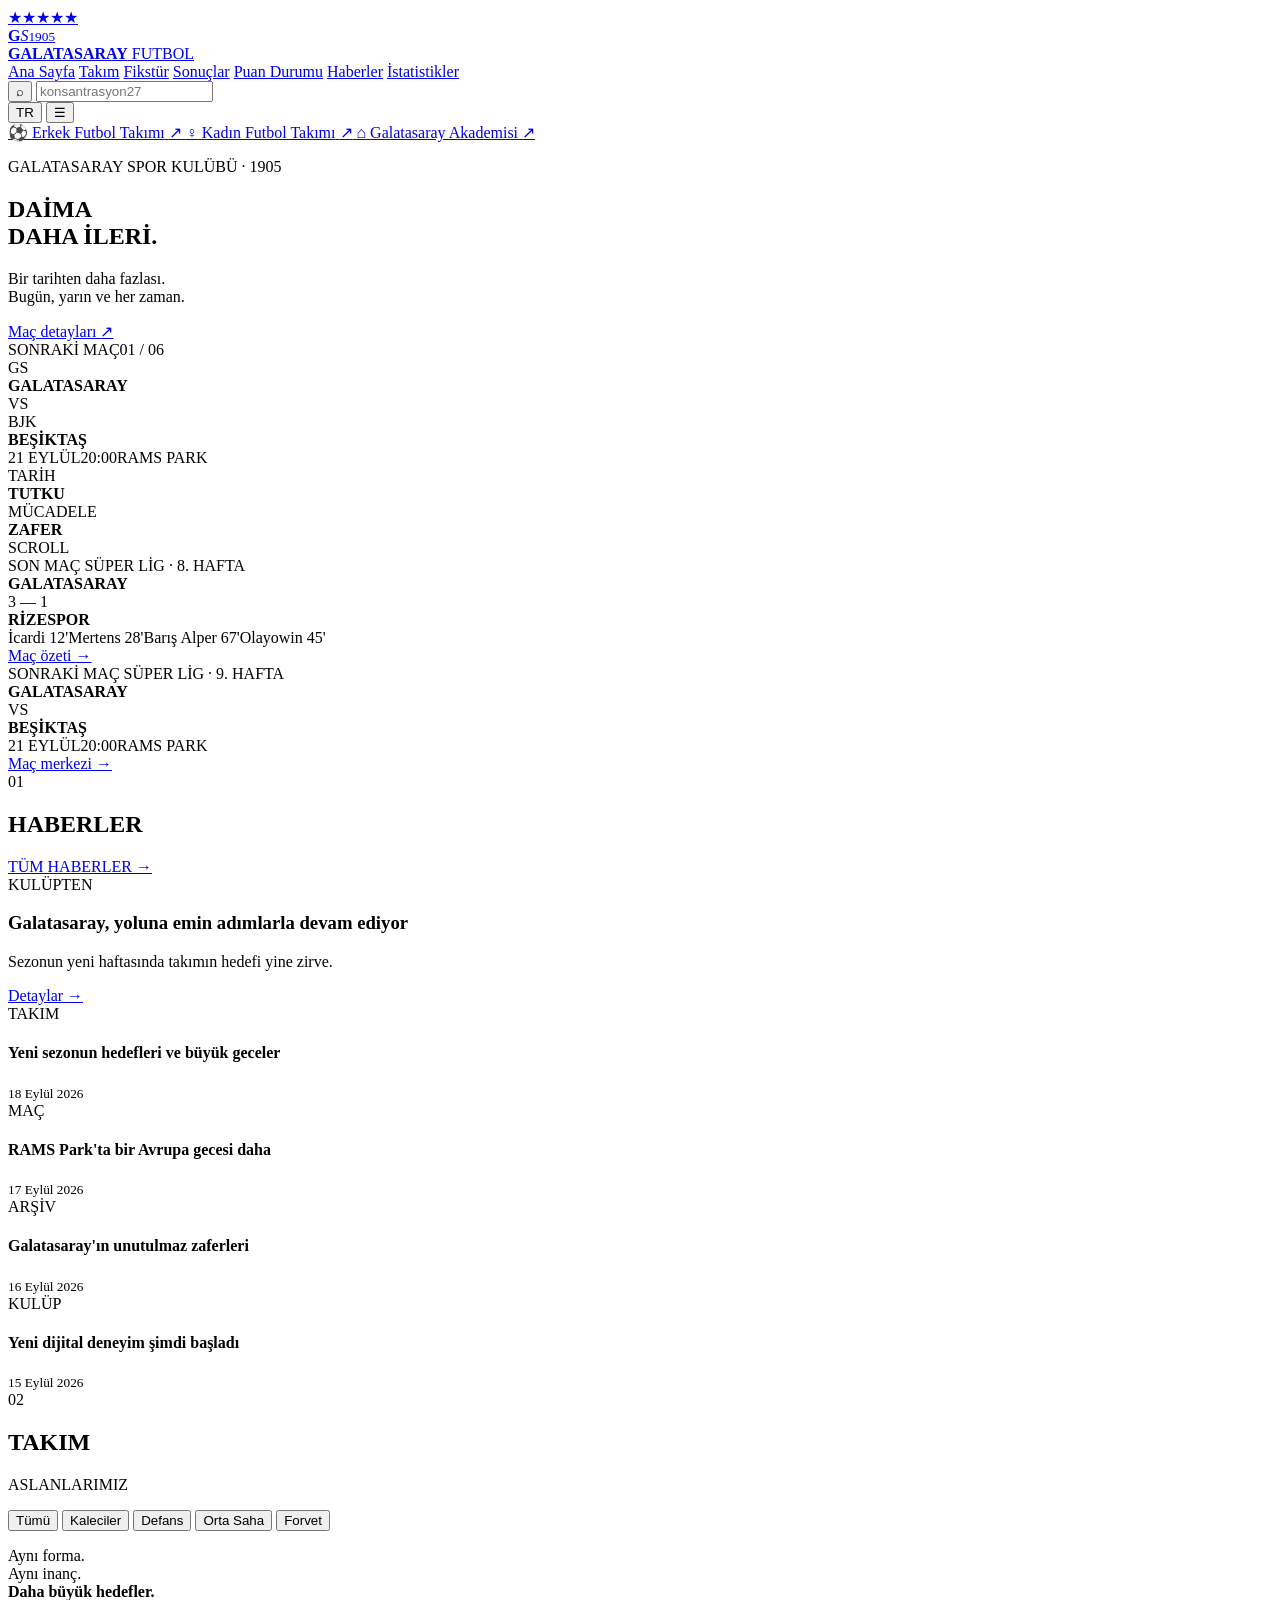
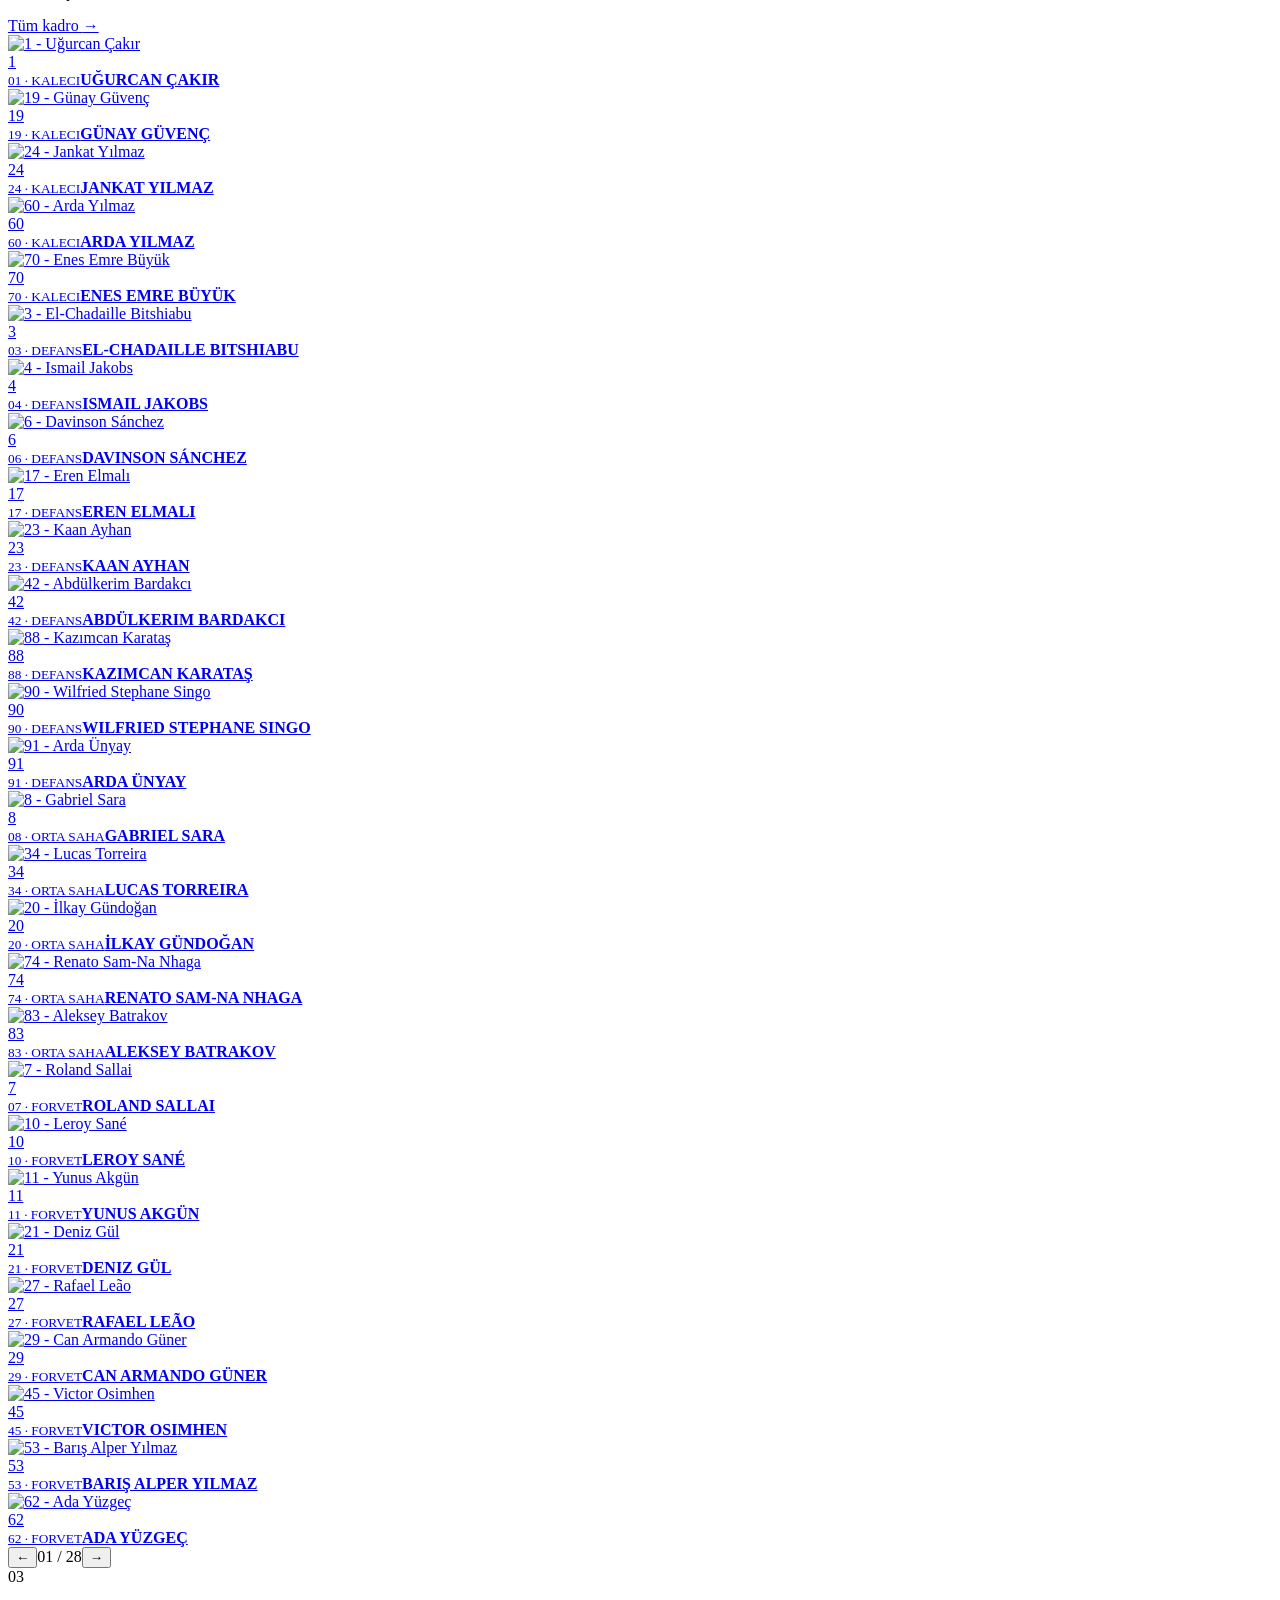
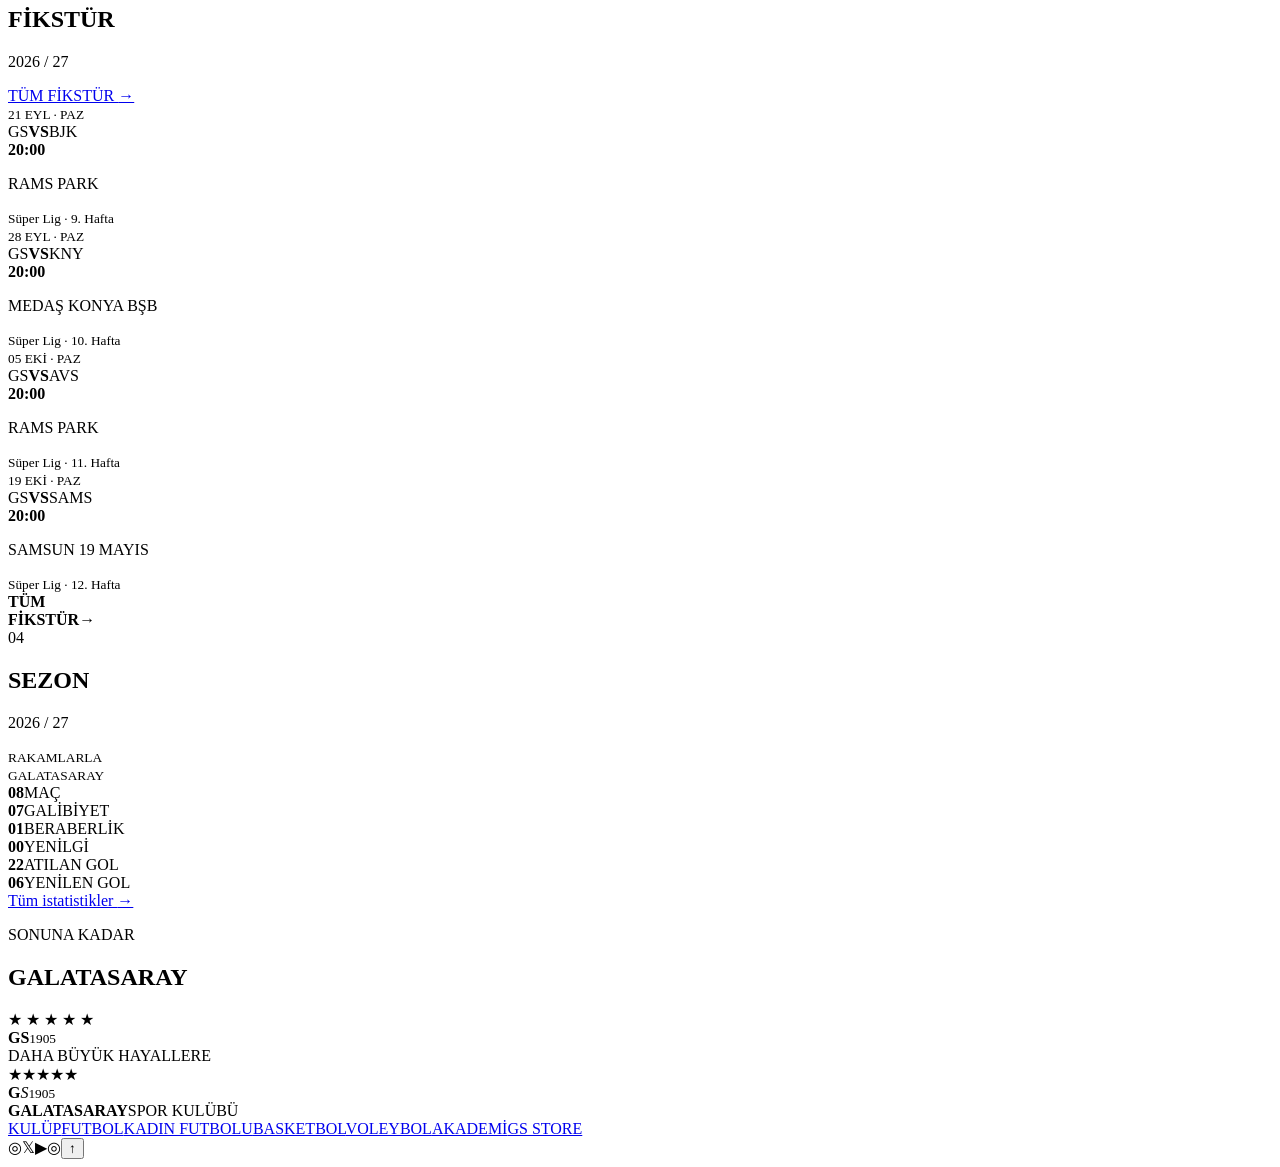
==== commit 626235a8: "Rename index[1].html to index.html" ====
--- a/index.html
+++ b/index.html
@@ -157,13 +157,176 @@
           <a href="#" class="outline-btn">Tüm kadro <span>→</span></a>
         </div>
         <div class="player-carousel" id="playerCarousel">
-          <article class="player-card featured" data-role="forvet"><div class="player-silhouette p1"></div><div class="player-info"><small>53 · FORVET</small><strong>BARIŞ ALPER<br />YILMAZ</strong></div></article>
-          <article class="player-card" data-role="forvet"><div class="player-silhouette p2"></div><div class="player-info"><small>09 · FORVET</small><strong>MAURO<br />ICARDI</strong></div></article>
-          <article class="player-card" data-role="orta"><div class="player-silhouette p3"></div><div class="player-info"><small>34 · ORTA SAHA</small><strong>LUCAS<br />TORREIRA</strong></div></article>
-          <article class="player-card" data-role="kaleciler"><div class="player-silhouette p4"></div><div class="player-info"><small>01 · KALECİ</small><strong>FERNANDO<br />MUSLERA</strong></div></article>
-          <article class="player-card" data-role="defans"><div class="player-silhouette p5"></div><div class="player-info"><small>42 · DEFANS</small><strong>ABDÜLKERİM<br />BARDAKCI</strong></div></article>
-        </div>
-        <div class="carousel-controls"><button id="prevPlayer">←</button><span id="playerCount">01 / 05</span><button id="nextPlayer">→</button></div>
+          <a class="player-card" data-role="kaleciler" href="https://www.galatasaray.org/p/1-ugurcan-cakir/3548" target="_blank" rel="noopener">
+            <div class="player-photo"><img src="https://hlkiurt3.rocketcdn.com/profiles/9dd9166532544af8adf8c58d23d4c254.jpeg" alt="1 - Uğurcan Çakır" loading="lazy" /></div>
+            <div class="player-shade"></div>
+            <div class="player-number">1</div>
+            <div class="player-info"><small>01 · KALECI</small><strong>UĞURCAN ÇAKIR</strong></div>
+          </a>
+          <a class="player-card" data-role="kaleciler" href="https://www.galatasaray.org/p/19-gunay-guvenc/3133" target="_blank" rel="noopener">
+            <div class="player-photo"><img src="https://hlkiurt3.rocketcdn.com/profiles/75102a05297a4fb1a8b783bcdb4ba175.jpeg" alt="19 - Günay Güvenç" loading="lazy" /></div>
+            <div class="player-shade"></div>
+            <div class="player-number">19</div>
+            <div class="player-info"><small>19 · KALECI</small><strong>GÜNAY GÜVENÇ</strong></div>
+          </a>
+          <a class="player-card" data-role="kaleciler" href="https://www.galatasaray.org/en/p/24-jankat-yilmaz/2973" target="_blank" rel="noopener">
+            <div class="player-photo"><img src="https://hlkiurt3.rocketcdn.com/profiles/614b469e1c86470f94e2e1f7015e9ee9.jpeg" alt="24 - Jankat Yılmaz" loading="lazy" /></div>
+            <div class="player-shade"></div>
+            <div class="player-number">24</div>
+            <div class="player-info"><small>24 · KALECI</small><strong>JANKAT YILMAZ</strong></div>
+          </a>
+          <a class="player-card" data-role="kaleciler" href="https://www.galatasaray.org/p/60-arda-yilmaz/3716" target="_blank" rel="noopener">
+            <div class="player-photo"><img src="https://hlkiurt3.rocketcdn.com/profiles/9dab8972842a43f3accca37512ed66cb.jpeg" alt="60 - Arda Yılmaz" loading="lazy" /></div>
+            <div class="player-shade"></div>
+            <div class="player-number">60</div>
+            <div class="player-info"><small>60 · KALECI</small><strong>ARDA YILMAZ</strong></div>
+          </a>
+          <a class="player-card" data-role="kaleciler" href="https://www.galatasaray.org/p/70-enes-emre-buyuk/619" target="_blank" rel="noopener">
+            <div class="player-photo"><img src="https://hlkiurt3.rocketcdn.com/profiles/8cd14294946d4592818da1cf47fc4027.jpeg" alt="70 - Enes Emre Büyük" loading="lazy" /></div>
+            <div class="player-shade"></div>
+            <div class="player-number">70</div>
+            <div class="player-info"><small>70 · KALECI</small><strong>ENES EMRE BÜYÜK</strong></div>
+          </a>
+          <a class="player-card" data-role="defans" href="https://www.galatasaray.org/p/3-el-chadaille-bitshiabu/3760" target="_blank" rel="noopener">
+            <div class="player-photo"><img src="https://hlkiurt3.rocketcdn.com/profiles/17a5279e2ddd471db966dc6170472273.jpeg" alt="3 - El-Chadaille Bitshiabu" loading="lazy" /></div>
+            <div class="player-shade"></div>
+            <div class="player-number">3</div>
+            <div class="player-info"><small>03 · DEFANS</small><strong>EL-CHADAILLE BITSHIABU</strong></div>
+          </a>
+          <a class="player-card" data-role="defans" href="https://www.galatasaray.org/p/4-ismail-jakobs/3313" target="_blank" rel="noopener">
+            <div class="player-photo"><img src="https://hlkiurt3.rocketcdn.com/profiles/57168e59dd064205b08884d99b4d0b9a.jpeg" alt="4 - Ismail Jakobs" loading="lazy" /></div>
+            <div class="player-shade"></div>
+            <div class="player-number">4</div>
+            <div class="player-info"><small>04 · DEFANS</small><strong>ISMAIL JAKOBS</strong></div>
+          </a>
+          <a class="player-card" data-role="defans" href="https://www.galatasaray.org/p/davinson-sanchez/3151" target="_blank" rel="noopener">
+            <div class="player-photo"><img src="https://hlkiurt3.rocketcdn.com/profiles/53e45ca47eaf446487cc10dcd2cdbf15.jpeg" alt="6 - Davinson Sánchez" loading="lazy" /></div>
+            <div class="player-shade"></div>
+            <div class="player-number">6</div>
+            <div class="player-info"><small>06 · DEFANS</small><strong>DAVINSON SÁNCHEZ</strong></div>
+          </a>
+          <a class="player-card" data-role="defans" href="https://www.galatasaray.org/p/17-eren-elmali/3473" target="_blank" rel="noopener">
+            <div class="player-photo"><img src="https://hlkiurt3.rocketcdn.com/profiles/c501210e1f5849eda29bc688dab84015.jpeg" alt="17 - Eren Elmalı" loading="lazy" /></div>
+            <div class="player-shade"></div>
+            <div class="player-number">17</div>
+            <div class="player-info"><small>17 · DEFANS</small><strong>EREN ELMALI</strong></div>
+          </a>
+          <a class="player-card" data-role="defans" href="https://www.galatasaray.org/p/kaan-ayhan/3108" target="_blank" rel="noopener">
+            <div class="player-photo"><img src="https://hlkiurt3.rocketcdn.com/profiles/cb6d386cd51442eeaf4820fa711b9f99.jpeg" alt="23 - Kaan Ayhan" loading="lazy" /></div>
+            <div class="player-shade"></div>
+            <div class="player-number">23</div>
+            <div class="player-info"><small>23 · DEFANS</small><strong>KAAN AYHAN</strong></div>
+          </a>
+          <a class="player-card" data-role="defans" href="https://www.galatasaray.org/p/abdulkerim-bardakci/2924" target="_blank" rel="noopener">
+            <div class="player-photo"><img src="https://hlkiurt3.rocketcdn.com/profiles/7f4d3134330f4daab8df2b308a31e2a5.jpeg" alt="42 - Abdülkerim Bardakcı" loading="lazy" /></div>
+            <div class="player-shade"></div>
+            <div class="player-number">42</div>
+            <div class="player-info"><small>42 · DEFANS</small><strong>ABDÜLKERIM BARDAKCI</strong></div>
+          </a>
+          <a class="player-card" data-role="defans" href="https://www.galatasaray.org/p/88-kazimcan-karatas/2930" target="_blank" rel="noopener">
+            <div class="player-photo"><img src="https://hlkiurt3.rocketcdn.com/profiles/46111c9ccb794fc8a1d082330db7c82a.jpeg" alt="88 - Kazımcan Karataş" loading="lazy" /></div>
+            <div class="player-shade"></div>
+            <div class="player-number">88</div>
+            <div class="player-info"><small>88 · DEFANS</small><strong>KAZIMCAN KARATAŞ</strong></div>
+          </a>
+          <a class="player-card" data-role="defans" href="https://www.galatasaray.org/p/wilfried-stephane-singo/3546" target="_blank" rel="noopener">
+            <div class="player-photo"><img src="https://hlkiurt3.rocketcdn.com/profiles/0b42a4f8c6e145cd90a8b01b77ab3bf2.jpeg" alt="90 - Wilfried Stephane Singo" loading="lazy" /></div>
+            <div class="player-shade"></div>
+            <div class="player-number">90</div>
+            <div class="player-info"><small>90 · DEFANS</small><strong>WILFRIED STEPHANE SINGO</strong></div>
+          </a>
+          <a class="player-card" data-role="defans" href="https://www.galatasaray.org/p/91-arda-unyay/3477" target="_blank" rel="noopener">
+            <div class="player-photo"><img src="https://hlkiurt3.rocketcdn.com/profiles/b2da2bb3179c44f4bd6c3af4b62fcfab.jpeg" alt="91 - Arda Ünyay" loading="lazy" /></div>
+            <div class="player-shade"></div>
+            <div class="player-number">91</div>
+            <div class="player-info"><small>91 · DEFANS</small><strong>ARDA ÜNYAY</strong></div>
+          </a>
+          <a class="player-card" data-role="orta" href="https://www.galatasaray.org/p/gabriel-davi-gomes-sara/3274" target="_blank" rel="noopener">
+            <div class="player-photo"><img src="https://hlkiurt3.rocketcdn.com/profiles/e42db7869b3e485e99a9ad7b4bf90dfd.jpeg" alt="8 - Gabriel Sara" loading="lazy" /></div>
+            <div class="player-shade"></div>
+            <div class="player-number">8</div>
+            <div class="player-info"><small>08 · ORTA SAHA</small><strong>GABRIEL SARA</strong></div>
+          </a>
+          <a class="player-card" data-role="orta" href="https://www.galatasaray.org/p/lucas-torreira/2975" target="_blank" rel="noopener">
+            <div class="player-photo"><img src="https://hlkiurt3.rocketcdn.com/profiles/143df9cf7e0d4f9597886874c51a4427.jpeg" alt="34 - Lucas Torreira" loading="lazy" /></div>
+            <div class="player-shade"></div>
+            <div class="player-number">34</div>
+            <div class="player-info"><small>34 · ORTA SAHA</small><strong>LUCAS TORREIRA</strong></div>
+          </a>
+          <a class="player-card" data-role="orta" href="https://www.galatasaray.org/p/20-ilkay-gundogan/3549" target="_blank" rel="noopener">
+            <div class="player-photo"><img src="https://hlkiurt3.rocketcdn.com/profiles/a1916908c80e48a2886b684edf267734.jpeg" alt="20 - İlkay Gündoğan" loading="lazy" /></div>
+            <div class="player-shade"></div>
+            <div class="player-number">20</div>
+            <div class="player-info"><small>20 · ORTA SAHA</small><strong>İLKAY GÜNDOĞAN</strong></div>
+          </a>
+          <a class="player-card" data-role="orta" href="https://www.galatasaray.org/p/74-renato-sam-na-nhaga/3631" target="_blank" rel="noopener">
+            <div class="player-photo"><img src="https://hlkiurt3.rocketcdn.com/profiles/c1ddbe1c28384620be4658aa9c57aa0d.jpeg" alt="74 - Renato Sam-Na Nhaga" loading="lazy" /></div>
+            <div class="player-shade"></div>
+            <div class="player-number">74</div>
+            <div class="player-info"><small>74 · ORTA SAHA</small><strong>RENATO SAM-NA NHAGA</strong></div>
+          </a>
+          <a class="player-card" data-role="orta" href="https://www.galatasaray.org/p/83-aleksei-batrakov/3740" target="_blank" rel="noopener">
+            <div class="player-photo"><img src="https://hlkiurt3.rocketcdn.com/profiles/5f7ed275900a45e59e978cf43cfc3abc.jpeg" alt="83 - Aleksey Batrakov" loading="lazy" /></div>
+            <div class="player-shade"></div>
+            <div class="player-number">83</div>
+            <div class="player-info"><small>83 · ORTA SAHA</small><strong>ALEKSEY BATRAKOV</strong></div>
+          </a>
+          <a class="player-card" data-role="forvet" href="https://www.galatasaray.org/p/7-roland-sallai/3318" target="_blank" rel="noopener">
+            <div class="player-photo"><img src="https://hlkiurt3.rocketcdn.com/profiles/9721c25b0bf440d984610523c18a36aa.jpeg" alt="7 - Roland Sallai" loading="lazy" /></div>
+            <div class="player-shade"></div>
+            <div class="player-number">7</div>
+            <div class="player-info"><small>07 · FORVET</small><strong>ROLAND SALLAI</strong></div>
+          </a>
+          <a class="player-card" data-role="forvet" href="https://www.galatasaray.org/p/10-leroy-aziz-sane/3525" target="_blank" rel="noopener">
+            <div class="player-photo"><img src="https://hlkiurt3.rocketcdn.com/profiles/f1191217c6fe4d20bd8bcff09fd07f92.jpeg" alt="10 - Leroy Sané" loading="lazy" /></div>
+            <div class="player-shade"></div>
+            <div class="player-number">10</div>
+            <div class="player-info"><small>10 · FORVET</small><strong>LEROY SANÉ</strong></div>
+          </a>
+          <a class="player-card" data-role="forvet" href="https://www.galatasaray.org/p/38-yunus-akgun/872" target="_blank" rel="noopener">
+            <div class="player-photo"><img src="https://hlkiurt3.rocketcdn.com/profiles/7bf2abf24fc04d3f94ad5fdcde0be66b.jpeg" alt="11 - Yunus Akgün" loading="lazy" /></div>
+            <div class="player-shade"></div>
+            <div class="player-number">11</div>
+            <div class="player-info"><small>11 · FORVET</small><strong>YUNUS AKGÜN</strong></div>
+          </a>
+          <a class="player-card" data-role="forvet" href="https://www.galatasaray.org/p/21-deniz-gul/3757" target="_blank" rel="noopener">
+            <div class="player-photo"><img src="https://hlkiurt3.rocketcdn.com/profiles/03c3dc113d0b42c6b3c5f9659d17d4d4.jpeg" alt="21 - Deniz Gül" loading="lazy" /></div>
+            <div class="player-shade"></div>
+            <div class="player-number">21</div>
+            <div class="player-info"><small>21 · FORVET</small><strong>DENIZ GÜL</strong></div>
+          </a>
+          <a class="player-card" data-role="forvet" href="https://www.galatasaray.org/p/27-rafael-leao/3756" target="_blank" rel="noopener">
+            <div class="player-photo"><img src="https://hlkiurt3.rocketcdn.com/profiles/79840c60e6894b34a8c4f2b9a5fc0de6.jpeg" alt="27 - Rafael Leão" loading="lazy" /></div>
+            <div class="player-shade"></div>
+            <div class="player-number">27</div>
+            <div class="player-info"><small>27 · FORVET</small><strong>RAFAEL LEÃO</strong></div>
+          </a>
+          <a class="player-card" data-role="forvet" href="https://www.galatasaray.org/p/can-armando-guner/3634" target="_blank" rel="noopener">
+            <div class="player-photo"><img src="https://hlkiurt3.rocketcdn.com/profiles/152ddd40ab064d5b815a2c40c1424469.jpeg" alt="29 - Can Armando Güner" loading="lazy" /></div>
+            <div class="player-shade"></div>
+            <div class="player-number">29</div>
+            <div class="player-info"><small>29 · FORVET</small><strong>CAN ARMANDO GÜNER</strong></div>
+          </a>
+          <a class="player-card featured" data-role="forvet" href="https://www.galatasaray.org/p/45-victor-osimhen/3314" target="_blank" rel="noopener">
+            <div class="player-photo"><img src="https://hlkiurt3.rocketcdn.com/profiles/b1614c8dadab4626bd34158aea43b5ad.jpeg" alt="45 - Victor Osimhen" loading="lazy" /></div>
+            <div class="player-shade"></div>
+            <div class="player-number">45</div>
+            <div class="player-info"><small>45 · FORVET</small><strong>VICTOR OSIMHEN</strong></div>
+          </a>
+          <a class="player-card" data-role="forvet" href="https://www.galatasaray.org/p/53-baris-alper-yilmaz/2666" target="_blank" rel="noopener">
+            <div class="player-photo"><img src="https://hlkiurt3.rocketcdn.com/profiles/87f4d73e682f4cdcb17b0ad493de7ec2.jpeg" alt="53 - Barış Alper Yılmaz" loading="lazy" /></div>
+            <div class="player-shade"></div>
+            <div class="player-number">53</div>
+            <div class="player-info"><small>53 · FORVET</small><strong>BARIŞ ALPER YILMAZ</strong></div>
+          </a>
+          <a class="player-card" data-role="forvet" href="https://www.galatasaray.org/p/62-ada-yuzgec/3715" target="_blank" rel="noopener">
+            <div class="player-photo"><img src="https://hlkiurt3.rocketcdn.com/profiles/326600cb6fc14b48b282cf75c39e6b33.jpeg" alt="62 - Ada Yüzgeç" loading="lazy" /></div>
+            <div class="player-shade"></div>
+            <div class="player-number">62</div>
+            <div class="player-info"><small>62 · FORVET</small><strong>ADA YÜZGEÇ</strong></div>
+          </a>
+        </div>
+        <div class="carousel-controls"><button id="prevPlayer">←</button><span id="playerCount">01 / 28</span><button id="nextPlayer">→</button></div>
       </div>
     </section>
 
